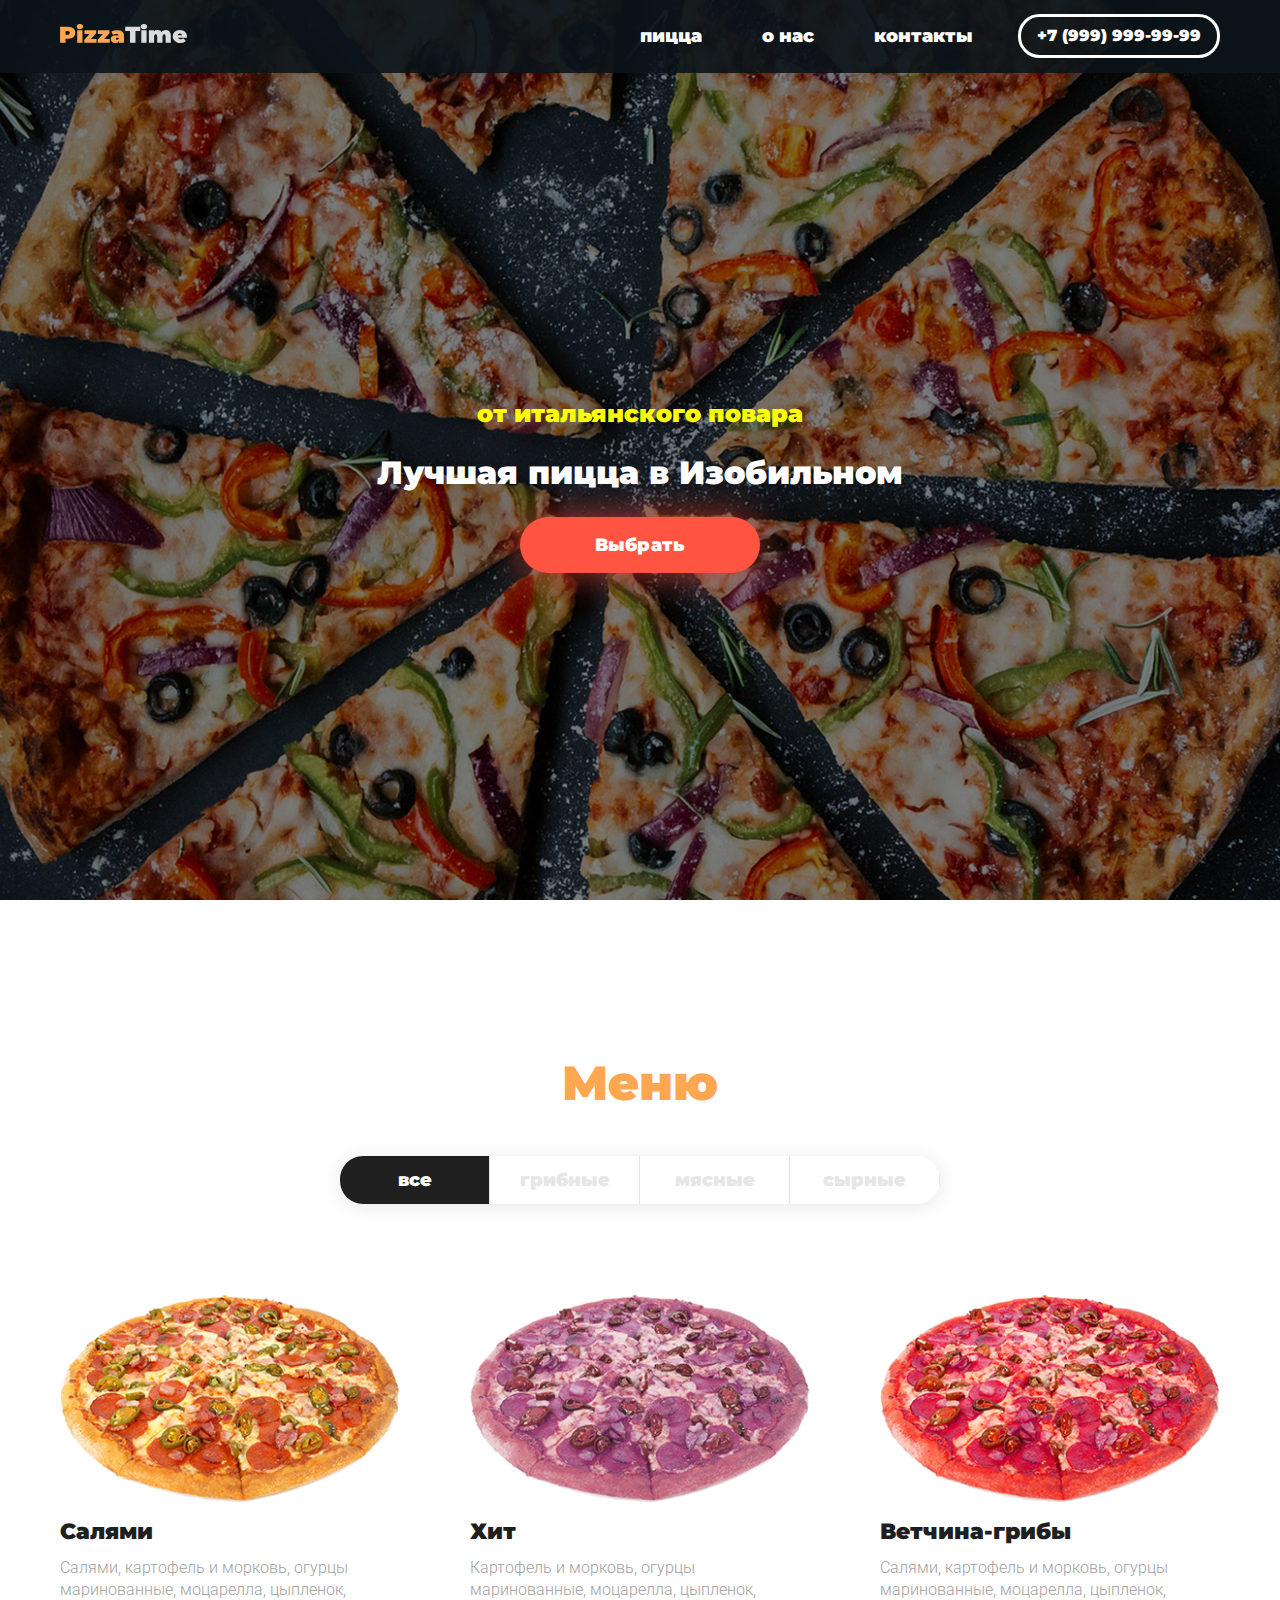
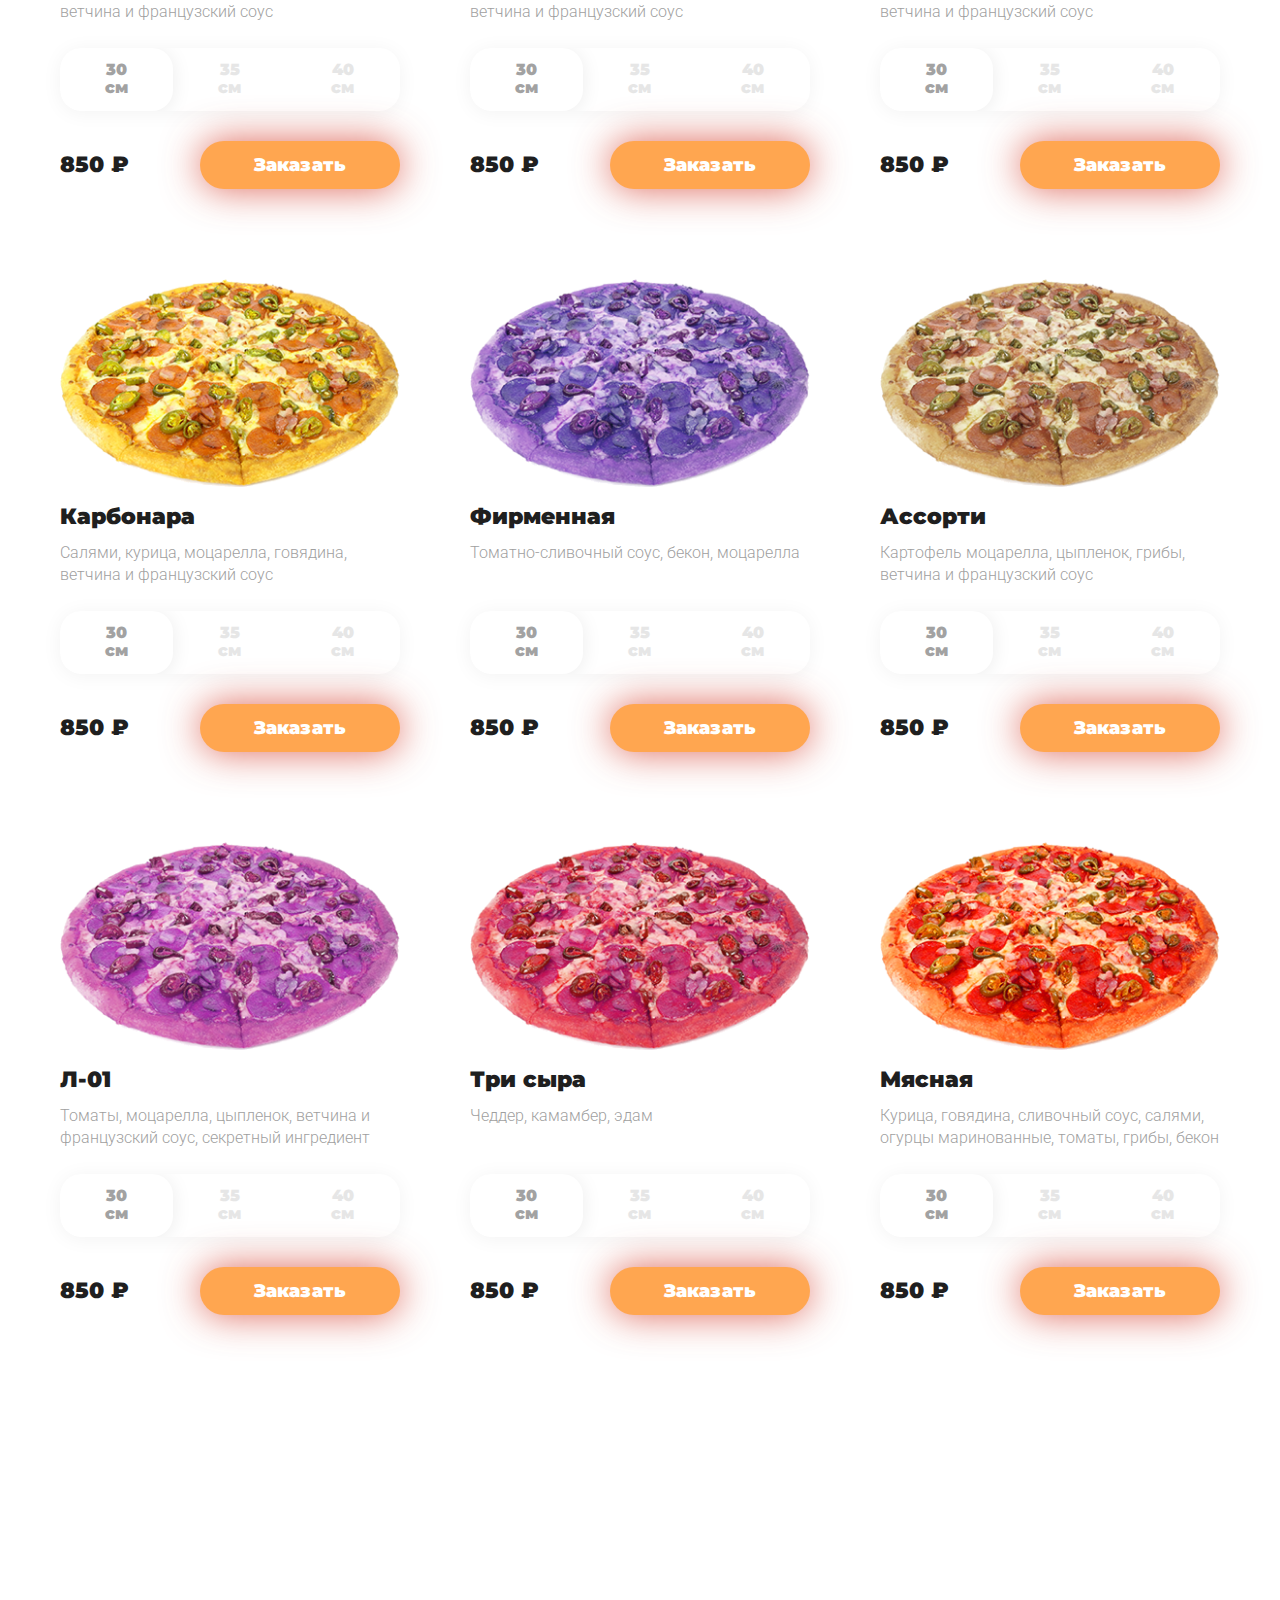
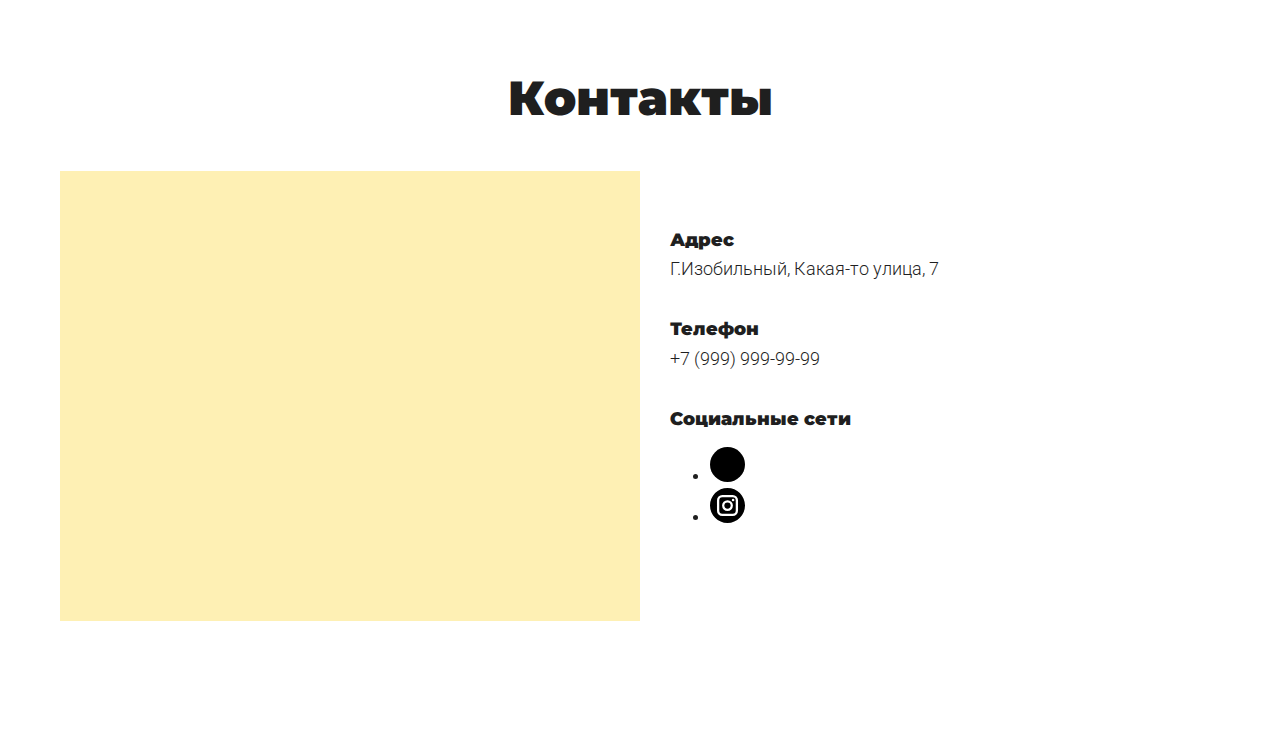
==== home.html @ f70e5eda "first" ====
<!DOCTYPE html>
<html lang="ru">

<head>
	<meta charset="UTF-8">
	<meta http-equiv="X-UA-Compatible" content="IE=edge">
	<meta name="viewport" content="width=device-width, initial-scale=1.0">
	<link rel="preconnect" href="https://fonts.googleapis.com">
	<link rel="preconnect" href="https://fonts.gstatic.com" crossorigin>
	<link href="https://fonts.googleapis.com/css2?family=Montserrat:wght@900&family=Roboto:wght@300&display=swap"
		rel="stylesheet">
	<link rel="stylesheet" href="css/main.css">
	<link rel="stylesheet" href="css/normilize.css">
	<link rel="stylesheet" href="css/components.css">

	<title>Pizza-Haus</title>
</head>

<body>


	<header class="header-page">
		<div class="container header-page__container">
			<div class="header-page__start">
				<div class="logo">
					<img class="logo__img" src="img/common/logo.svg" alt="" width="127" height="21">
				</div>
			</div>
			<div class="header-page__end">
				<nav class="header-page__nav">
					<ul class="header-page__ul">
						<li class="header-page__li">
							<a class="header-page__link" href="#"><span class="header-page__text">пицца</span></a>
						</li>
						<li class="header-page__li">
							<a class="header-page__link" href="#"><span class="header-page__text">о нас</span></a>
						</li>
						<li class="header-page__li">
							<a class="header-page__link" href="#"><span class="header-page__text">контакты</span></a>
						</li>
					</ul>
				</nav>
				<div class="header-page__phone">
					<a class="phone__item header-page__phone" href="tel:+79999999999">+7 (999) 999-99-99</a>
				</div>
				<div class="header-page__hamburger">
					<button class="btn-menu" type="button">
						<span class="btn-menu__box">
							<span class="btn-menu__inner"></span>
						</span>
					</button>
				</div>
			</div>
		</div>
	</header>





	<div class="section-top">
		<div class="container section-top__container">
			<p class="section-top__info">от итальянского повара </p>
			<h1 class="section-top__title">Лучшая пицца в Изобильном</h1>
			<div class="section-top__btn">
				<button class="btn">Выбрать</button>
			</div>


		</div>
	</div>


	</div>
	</div>

	<section class="section section-catalog">
		<div class="container">
			<header class="section__header">
				<h2 class="section__title section__title--accent">Меню</h2>
				<nav class=" catalog__nav">
					<ul class="catalog-nav__wrapper">
						<li class="catalog-nav-item">
							<button class="catalog-nav__btn is-active" type="button">все</button>
						</li>
						<li class="catalog-nav-item">
							<button class="catalog-nav__btn" type="button">грибные</button>
						</li>
						<li class="catalog-nav-item">
							<button class="catalog-nav__btn" type="button">мясные</button>
						</li>
						<li class="catalog-nav-item">
							<button class="catalog-nav__btn" type="button">сырные</button>
						</li>
					</ul>
				</nav>
			</header>


			<div class="catalog">
				<div class="catalog__item">
					<div class="product catalog__product">
						<img src="/img/section-catalog/1.png" alt="" class="product__img">
						<div class="product__content">
							<h3 class="product__title">Салями</h3>
							<p class="product__description">Салями, картофель и морковь, огурцы
								маринованные, моцарелла, цыпленок,
								ветчина и французский соус </p>
						</div>
						<footer class="product__footer">
							<div class="product__sizes">
								<button class="product__size is-active" type="button">30 см</button>
								<button class="product__size" type="button">35 см</button>
								<button class="product__size" type="button">40 см</button>
							</div>
							<div class="product__bottom">
								<div class="product__price">
									<span class="product__price-value">
										850
									</span>
									<span class="product__currency">&#8381;</span>
								</div>
								<button class="btn product__btn" type="button">Заказать</button>
							</div>
						</footer>
					</div>
				</div>

				<div class="catalog__item">
					<div class="product catalog__product">
						<img src="/img/section-catalog/2.png" alt="" class="product__img">
						<div class="product__content">
							<h3 class="product__title">Хит</h3>
							<p class="product__description">Картофель и морковь, огурцы
								маринованные, моцарелла, цыпленок,
								ветчина и французский соус </p>
						</div>
						<footer class="product__footer">
							<div class="product__sizes">
								<button class="product__size is-active" type="button">30 см</button>
								<button class="product__size" type="button">35 см</button>
								<button class="product__size" type="button">40 см</button>
							</div>
							<div class="product__bottom">
								<div class="product__price">
									<span class="product__price-value">
										850
									</span>
									<span class="product__currency">&#8381;</span>
								</div>
								<button class="btn product__btn" type="button">Заказать</button>
							</div>
						</footer>
					</div>
				</div>

				<div class="catalog__item">
					<div class="product catalog__product">
						<img src="/img/section-catalog/3.png" alt="" class="product__img">
						<div class="product__content">
							<h3 class="product__title">Ветчина-грибы</h3>
							<p class="product__description">Салями, картофель и морковь, огурцы
								маринованные, моцарелла, цыпленок,
								ветчина и французский соус </p>
						</div>
						<footer class="product__footer">

							<div class="product__sizes">
								<button class="product__size is-active" type="button">30 см</button>
								<button class="product__size" type="button">35 см</button>
								<button class="product__size" type="button">40 см</button>
							</div>
							<div class="product__bottom">
								<div class="product__price">
									<span class="product__price-value">
										850
									</span>
									<span class="product__currency">&#8381;</span>
								</div>
								<button class="btn product__btn" type="button">Заказать</button>
							</div>
						</footer>
					</div>
				</div>

				<div class="catalog__item">
					<div class="product catalog__product">
						<img src="/img/section-catalog/4.png" alt="" class="product__img">
						<div class="product__content">
							<h3 class="product__title">Карбонара</h3>
							<p class="product__description">Салями, курица, моцарелла, говядина,
								ветчина и французский соус </p>
						</div>
						<footer class="product__footer">
							<div class="product__sizes">
								<button class="product__size is-active" type="button">30 см</button>
								<button class="product__size" type="button">35 см</button>
								<button class="product__size" type="button">40 см</button>
							</div>
							<div class="product__bottom">
								<div class="product__price">
									<span class="product__price-value">
										850
									</span>
									<span class="product__currency">&#8381;</span>
								</div>
								<button class="btn product__btn" type="button">Заказать</button>
							</div>
						</footer>
					</div>
				</div>

				<div class="catalog__item">
					<div class="product catalog__product">
						<img src="/img/section-catalog/5.png" alt="" class="product__img">
						<div class="product__content">
							<h3 class="product__title">Фирменная</h3>
							<p class="product__description">Томатно-сливочный соус, бекон, моцарелла
							</p>
						</div>
						<foo< ter class="product__footer">
							<div class="product__sizes">
								<button class="product__size is-active" type="button">30 см</button>
								<button class="product__size" type="button">35 см</button>
								<button class="product__size" type="button">40 см</button>
							</div>
							<div class="product__bottom">
								<div class="product__price">
									<span class="product__price-value">
										850
									</span>
									<span class="product__currency">&#8381;</span>
								</div>
								<button class="btn product__btn" type="button">Заказать</button>
							</div>
							</footer>
					</div>
				</div>

				<div class="catalog__item">
					<div class="product catalog__product">
						<img src="/img/section-catalog/6.png" alt="" class="product__img">
						<div class="product__content">
							<h3 class="product__title">Ассорти</h3>
							<p class="product__description">Картофель моцарелла, цыпленок, грибы,
								ветчина и французский соус </p>
						</div>
						<footer class="product__footer">
							<div class="product__sizes">
								<button class="product__size is-active" type="button">30
									см</button>
								<button class="product__size" type="button">35 см</button>
								<button class="product__size" type="button">40 см</button>
							</div>
							<div class="product__bottom">
								<div class="product__price">
									<span class="product__price-value">
										850
									</span>
									<span class="product__currency">&#8381;</span>
								</div>
								<button class="btn product__btn" type="button">Заказать</button>
							</div>
						</footer>
					</div>
				</div>

				<div class="catalog__item">
					<div class="product catalog__product">
						<img src="/img/section-catalog/7.png" alt="" class="product__img">
						<div class="product__content">
							<h3 class="product__title">Л-01</h3>
							<p class="product__description">Томаты, моцарелла, цыпленок,
								ветчина и французский соус, секретный ингредиент </p>
						</div>
						<footer class="product__footer">
							<div class="product__sizes">
								<button class="product__size is-active" type="button">30
									см</button>
								<button class="product__size" type="button">35 см</button>
								<button class="product__size" type="button">40 см</button>
							</div>
							<div class="product__bottom">
								<div class="product__price">
									<span class="product__price-value">
										850
									</span>
									<span class="product__currency">&#8381;</span>
								</div>
								<button class="btn product__btn" type="button">Заказать</button>
							</div>
						</footer>
					</div>
				</div>

				<div class="catalog__item">
					<div class="product catalog__product">
						<img src="/img/section-catalog/8.png" alt="" class="product__img">
						<div class="product__content">
							<h3 class="product__title">Три сыра</h3>
							<p class="product__description">Чеддер, камамбер, эдам </p>
						</div>
						<footer class="product__footer">
							<div class="product__sizes">
								<button class="product__size is-active" type="button">30 см</button>
								<button class="product__size" type="button">35 см</button>
								<button class="product__size" type="button">40 см</button>
							</div>
							<div class="product__bottom">
								<div class="product__price">
									<span class="product__price-value">
										850
									</span>
									<span class="product__currency">&#8381;</span>
								</div>
								<button class="btn product__btn" type="button">Заказать</button>
							</div>
						</footer>
					</div>
				</div>

				<div class="catalog__item">
					<div class="product catalog__product">
						<img src="/img/section-catalog/9.png" alt="" class="product__img">
						<div class="product__content">
							<h3 class="product__title">Мясная</h3>
							<p class="product__description">Курица, говядина, сливочный соус,
								салями,
								огурцы маринованные, томаты, грибы,
								бекон </p>
						</div>
						<footer class="product__footer">
							<div class="product__sizes">
								<button class="product__size is-active" type="button">30 см</button>
								<button class="product__size" type="button">35 см</button>
								<button class="product__size" type="button">40 см</button>
							</div>
							<div class="product__bottom">
								<div class="product__price">
									<span class="product__price-value">
										850
									</span>
									<span class="product__currency">&#8381;</span>
								</div>
								<button class="btn product__btn" type="button">Заказать</button>
							</div>
						</footer>
					</div>
				</div>


			</div>
		</div>
	</section>


	<section class="section section-contacts">
		<div class="container section-contacts__container">
			<header class="section-header">
				<h2 class="section__title section-contacts__title">Контакты</h2>
			</header>
			<div class="contacts">
				<div class="contacts__start">
					<div class="contacts__map"></div>
				</div>
				<div class="contacts__end">
					<div class="contacts__item">
						<h3 class="contacts__title">Адрес</h3>
						<p class="contacts__text">Г.Изобильный, Какая-то улица, 7</p>
					</div>
					<div class="contacts__item">
						<h3 class="contacts__title">Телефон</h3>
						<p class="contacts__text"><a href="tel:+79999999999" class="contacts__phone">+7 (999)
								999-99-99</a>
						</p>
					</div>
					<div class="contacts__item">
						<h3 class="contacts__title">Социальные сети</h3>
						<ul class="socials">
							<li class="socials__item">
								<a href="#" class="socials__link" target="_blank">
									<svg class="socials__icon socials__icon--vk" xmlns="http://www.w3.org/2000/svg" viewBox="0 0 112.2 112.2" width="35" height="35">
										<g><circle cx="56.1" cy="56.1" r="56.1" />
											<path class="socials__logo" d="M54,80.7h4.4a3.33,3.33,0,0,0,2-.9,3.37,3.37,0,0,0,.6-1.9s-.1-5.9,2.7-6.8,6.2,5.7,9.9,8.2c2.8,1.9,4.9,1.5,4.9,1.5l9.8-.1s5.1-.3,2.7-4.4c-.2-.3-1.4-3-7.3-8.5-6.2-5.7-5.3-4.8,2.1-14.7,4.5-6,6.3-9.7,5.8-11.3s-3.9-1.1-3.9-1.1l-11.1.1a2.32,2.32,0,0,0-1.4.3,3.58,3.58,0,0,0-1,1.2A60,60,0,0,1,70,50.9c-4.9,8.4-6.9,8.8-7.7,8.3-1.9-1.2-1.4-4.9-1.4-7.5,0-8.1,1.2-11.5-2.4-12.4a17.68,17.68,0,0,0-5.2-.5c-4,0-7.3,0-9.2.9-1.3.6-2.2,2-1.6,2.1a5.05,5.05,0,0,1,3.3,1.6c1.1,1.5,1.1,5,1.1,5s.7,9.6-1.5,10.7c-1.5.8-3.5-.8-7.9-8.4a67.05,67.05,0,0,1-4-8.2,2.82,2.82,0,0,0-.9-1.2,5.13,5.13,0,0,0-1.7-.7l-10.5.1s-1.6,0-2.2.7,0,1.9,0,1.9,8.2,19.3,17.6,29c8.5,9,18.2,8.4,18.2,8.4Z"
											/></g></svg>
								</a>
							</li>

							<li class="socials__item">
								<a href="#" class="socials__link" target="_blank">
									<svg class="socials__icon socials__icon--inst" xmlns="http://www.w3.org/2000/svg" viewBox="0 0 512 512" width="35" height="35"><g><path 
										class="socials__logo" d="M332.3,136.2H179.7a44.21,44.21,0,0,0-44.2,44.2V333a44.21,44.21,0,0,0,44.2,44.2H332.3A44.21,44.21,0,0,0,376.5,333V180.4A44.21,44.21,0,0,0,332.3,136.2ZM256,336a79.3,79.3,0,1,1,79.3-79.3A79.42,79.42,0,0,1,256,336Zm81.9-142.2A18.8,18.8,0,1,1,356.7,175,18.78,18.78,0,0,1,337.9,193.8Z"/>
										<path class="socials__logo" d="M256,210.9a45.8,45.8,0,1,0,45.8,45.8A45.86,45.86,0,0,0,256,210.9Z"/>
										<path class="socials__logo" d="M256,0C114.6,0,0,114.6,0,256S114.6,512,256,512,512,397.4,512,256,397.4,0,256,0ZM410,333a77.78,77.78,0,0,1-77.7,77.7H179.7A77.78,77.78,0,0,1,102,333V180.4a77.84,77.84,0,0,1,77.7-77.7H332.3A77.84,77.84,0,0,1,410,180.4Z"/></g></svg>
								</a>
							</li>
						</ul>
					</div>
				</div>
			</div>
		</div>
	</section>
</body>

</html>
---- css/main.css ----
/*
font-family: 'Montserrat', sans-serif;
font-family: 'Roboto', sans-serif;

lg:1200px;
md:992px;
sm:767px;
xs:576px;

*/
* {
	box-sizing: border-box;
}

body {
	font-family: "Roboto", sans-serif;
	font-weight: 300;
	font-size: 16px;
	line-height: 1.375;
	color: #1f1f1f;
}
img {
	max-width: 100%;
	height: auto;
}
.section-top {
	height: 100vh;
	background: #0e1419 url(../img/section-top/bg.jpg) no-repeat center;
	background-size: cover;
	color: #fff;
	display: flex;
	justify-content: center;
	align-items: center;
	text-align: center;
	position: relative;
	padding: 170px 0 100px;
	min-height: 600px;
}
.section-top::before {
	content: "";
	position: absolute;
	top: 0;
	left: 0;
	background: rgb(0, 0, 0, 0.5);
	width: 100%;
	height: 100%;
}
.section-top__container {
	position: relative;
	width: 520px;
}
.section-top__info {
	font-size: 24px;
	font-family: "Montserrat", sans-serif;
	font-weight: 900;
	color: #fcff00;
	margin: 0;
}
.section-top__title {
	font-family: "Montserrat", sans-serif;
	font-style: 55px;
	font-weight: 900;
	margin: 0, 0, 35px;
}
@media (max-width: 992px) {
	.section-top {
		padding-top: 150px;
	}
}

@media (max-width: 576px) {
	.section-top__info {
		font-style: 18px;
	}
	.section-top__title {
		font-size: 40px;
	}
}

@media (max-width: 366px) {
	.section-top__title {
		font-size: 34px;
	}
}

.header-page {
	position: absolute;
	top: 0;
	left: 0;
	width: 100%;
	z-index: 5;
	background: rgba(11, 20, 25, 0.9);
	padding: 9px 0;
	overflow: hidden;
}
.header-page__container {
	display: flex;
	justify-content: space-between;
	align-items: center;
}

.header-page__nav {
	margin-right: 15px;
}
.header-page__end {
	display: flex;
	align-items: center;
}
.header-page__ul {
	list-style: none;
	margin: 0;
	padding: 0;
	display: flex;
}
.header-page__link {
	color: #fff;
	text-decoration: none;
	display: block;
	padding: 15px 30px;
	font-family: "Montserrat", sans-serif;
	font-weight: 900;
	font-size: 18px;
	position: relative;
	transition: color 0.2s;
}
.header-page__link:hover {
	color: #1f1f1f;
}
.header-page__link::before {
	content: "";
	position: absolute;
	top: 50%;
	left: 0;
	background: #fff;
	width: 100%;
	height: calc(100% + 40px);
	transform: translateY(-50%);
	opacity: 0;
	transition: all 0.2s;
}

.header-page__link:hover::before {
	opacity: 1;
}
.header-page__link:active {
	opacity: 0.8;
}

.header-page__text {
	position: relative;
	transition: color 0.2s;
}

.header-page__hamburger {
	display: none;
	margin-right: -15px;
}

@media (max-width: 1200px) {
	.header-page__link {
		font-size: 16px;
		padding: 12px 30px;
	}
	.header-page__phone {
		font-size: 14px;
		padding: 7px 16px;
	}
}
@media (max-width: 992px) {
	.header-page__nav {
		display: none;
	}
	.header-page__hamburger {
		display: block;
	}
	.header-page {
		padding: 5px 0;
	}
}

@media (max-width: 480px) {
	.header-page__phone {
		display: none;
	}
}
---- css/normilize.css ----
/*! normalize.css v8.0.1 | MIT License | github.com/necolas/normalize.css */

/* Document
   ========================================================================== */

/**
 * 1. Correct the line height in all browsers.
 * 2. Prevent adjustments of font size after orientation changes in iOS.
 */

html {
	line-height: 1.15; /* 1 */
	-webkit-text-size-adjust: 100%; /* 2 */
}

/* Sections
	 ========================================================================== */

/**
   * Remove the margin in all browsers.
   */

body {
	margin: 0;
}

/**
   * Render the `main` element consistently in IE.
   */

main {
	display: block;
}

/**
   * Correct the font size and margin on `h1` elements within `section` and
   * `article` contexts in Chrome, Firefox, and Safari.
   */

h1 {
	font-size: 2em;
	margin: 0.67em 0;
}

/* Grouping content
	 ========================================================================== */

/**
   * 1. Add the correct box sizing in Firefox.
   * 2. Show the overflow in Edge and IE.
   */

hr {
	box-sizing: content-box; /* 1 */
	height: 0; /* 1 */
	overflow: visible; /* 2 */
}

/**
   * 1. Correct the inheritance and scaling of font size in all browsers.
   * 2. Correct the odd `em` font sizing in all browsers.
   */

pre {
	font-family: monospace, monospace; /* 1 */
	font-size: 1em; /* 2 */
}

/* Text-level semantics
	 ========================================================================== */

/**
   * Remove the gray background on active links in IE 10.
   */

a {
	background-color: transparent;
}

/**
   * 1. Remove the bottom border in Chrome 57-
   * 2. Add the correct text decoration in Chrome, Edge, IE, Opera, and Safari.
   */

abbr[title] {
	border-bottom: none; /* 1 */
	text-decoration: underline; /* 2 */
	text-decoration: underline dotted; /* 2 */
}

/**
   * Add the correct font weight in Chrome, Edge, and Safari.
   */

b,
strong {
	font-weight: bolder;
}

/**
   * 1. Correct the inheritance and scaling of font size in all browsers.
   * 2. Correct the odd `em` font sizing in all browsers.
   */

code,
kbd,
samp {
	font-family: monospace, monospace; /* 1 */
	font-size: 1em; /* 2 */
}

/**
   * Add the correct font size in all browsers.
   */

small {
	font-size: 80%;
}

/**
   * Prevent `sub` and `sup` elements from affecting the line height in
   * all browsers.
   */

sub,
sup {
	font-size: 75%;
	line-height: 0;
	position: relative;
	vertical-align: baseline;
}

sub {
	bottom: -0.25em;
}

sup {
	top: -0.5em;
}

/* Embedded content
	 ========================================================================== */

/**
   * Remove the border on images inside links in IE 10.
   */

img {
	border-style: none;
}

/* Forms
	 ========================================================================== */

/**
   * 1. Change the font styles in all browsers.
   * 2. Remove the margin in Firefox and Safari.
   */

button,
input,
optgroup,
select,
textarea {
	font-family: inherit; /* 1 */
	font-size: 100%; /* 1 */
	line-height: 1.15; /* 1 */
	margin: 0; /* 2 */
}

/**
   * Show the overflow in IE.
   * 1. Show the overflow in Edge.
   */

button,
input {
	/* 1 */
	overflow: visible;
}

/**
   * Remove the inheritance of text transform in Edge, Firefox, and IE.
   * 1. Remove the inheritance of text transform in Firefox.
   */

button,
select {
	/* 1 */
	text-transform: none;
}

/**
   * Correct the inability to style clickable types in iOS and Safari.
   */

button,
[type="button"],
[type="reset"],
[type="submit"] {
	-webkit-appearance: button;
}

/**
   * Remove the inner border and padding in Firefox.
   */

button::-moz-focus-inner,
[type="button"]::-moz-focus-inner,
[type="reset"]::-moz-focus-inner,
[type="submit"]::-moz-focus-inner {
	border-style: none;
	padding: 0;
}

/**
   * Restore the focus styles unset by the previous rule.
   */

button:-moz-focusring,
[type="button"]:-moz-focusring,
[type="reset"]:-moz-focusring,
[type="submit"]:-moz-focusring {
	outline: 1px dotted ButtonText;
}

/**
   * Correct the padding in Firefox.
   */

fieldset {
	padding: 0.35em 0.75em 0.625em;
}

/**
   * 1. Correct the text wrapping in Edge and IE.
   * 2. Correct the color inheritance from `fieldset` elements in IE.
   * 3. Remove the padding so developers are not caught out when they zero out
   *    `fieldset` elements in all browsers.
   */

legend {
	box-sizing: border-box; /* 1 */
	color: inherit; /* 2 */
	display: table; /* 1 */
	max-width: 100%; /* 1 */
	padding: 0; /* 3 */
	white-space: normal; /* 1 */
}

/**
   * Add the correct vertical alignment in Chrome, Firefox, and Opera.
   */

progress {
	vertical-align: baseline;
}

/**
   * Remove the default vertical scrollbar in IE 10+.
   */

textarea {
	overflow: auto;
}

/**
   * 1. Add the correct box sizing in IE 10.
   * 2. Remove the padding in IE 10.
   */

[type="checkbox"],
[type="radio"] {
	box-sizing: border-box; /* 1 */
	padding: 0; /* 2 */
}

/**
   * Correct the cursor style of increment and decrement buttons in Chrome.
   */

[type="number"]::-webkit-inner-spin-button,
[type="number"]::-webkit-outer-spin-button {
	height: auto;
}

/**
   * 1. Correct the odd appearance in Chrome and Safari.
   * 2. Correct the outline style in Safari.
   */

[type="search"] {
	-webkit-appearance: textfield; /* 1 */
	outline-offset: -2px; /* 2 */
}

/**
   * Remove the inner padding in Chrome and Safari on macOS.
   */

[type="search"]::-webkit-search-decoration {
	-webkit-appearance: none;
}

/**
   * 1. Correct the inability to style clickable types in iOS and Safari.
   * 2. Change font properties to `inherit` in Safari.
   */

::-webkit-file-upload-button {
	-webkit-appearance: button; /* 1 */
	font: inherit; /* 2 */
}

/* Interactive
	 ========================================================================== */

/*
   * Add the correct display in Edge, IE 10+, and Firefox.
   */

details {
	display: block;
}

/*
   * Add the correct display in all browsers.
   */

summary {
	display: list-item;
}

/* Misc
	 ========================================================================== */

/**
   * Add the correct display in IE 10+.
   */

template {
	display: none;
}

/**
   * Add the correct display in IE 10.
   */

[hidden] {
	display: none;
}
---- css/components.css ----
.btn {
	background: #ff5441;
	color: #fff;
	display: inline-block;
	padding: 18px 20px;
	width: 240px;
	max-width: 100%;
	border-radius: 28px;
	font-family: "Montserrat", sans-serif;
	font-weight: 900;
	font-size: 18px;
	border: 0;
	cursor: pointer;
	text-align: center;
	letter-spacing: 0.01em;
	box-shadow: 0px 0px 38px 0px rgba(213, 66, 50, 0.8);
	transition-property: color 0.2s, background 0.2s, opacity 0.2s;
}
.btn:hover {
	background: #ec4b38;
}
.btn:active {
	opacity: 0.8;
	transform: scale(0.95);
}

@media (max-width: 586px) {
	.btn {
		padding: 16px 20px;
		width: 220px;
		font-size: 16px;
	}
}

.container {
	padding: 0 20px;
	width: 1200px;
	max-width: 100%;
	margin: 0 auto;
}

.phone__item {
	font-family: "Montserrat", sans-serif;
	font-weight: 900;
	color: #fff;
	text-decoration: none;
	display: inline-block;
	border: 3px solid #fff;
	padding: 8px 16px;
	border-radius: 21.5px;
	transition: color 0.2s, background 0.2s, opacity 0.2s;
}
.phone__item:hover {
	color: #1f1f1f;
	background: #fff;
}
.phone__item:active {
	opacity: 0.8;
}

.btn-menu {
	background: none;
	border-radius: 0;
	cursor: pointer;
	display: inline-block;
	padding: 15px;
	border: 0;
}

.btn-menu__box {
	display: inline-block;
	width: 40px;
	height: 24px;
}

.btn-menu__inner::before,
.btn-menu__inner::after,
.btn-menu__inner {
	background: #fff;
	width: 100%;
	height: 4px;
}
.btn-menu__inner {
	display: block;
	top: 50%;
	position: relative;
}

.btn-menu__inner::before,
.btn-menu__inner::after {
	content: "";

	position: absolute;
	left: 0;
	border-radius: 5px;
}
.btn-menu__inner::before {
	top: -10px;
}
.btn-menu__inner::after {
	bottom: -10px;
}
.section {
	padding: 110px 0;
}
.section__title {
	font-size: 48px;
	font-family: "Montserrat", sans-serif;
	font-weight: 900;
	text-align: center;
	margin: 0, auto, 40px;
}
.section__title--accent {
	color: #ffa650;
}

@media (max-width: 576px) {
	.section {
		padding: 90px 0;
	}
	.section__title {
		font-size: 36px;
	}
}

.section__header {
	margin-bottom: 90px;
}

.catalog__nav {
	display: flex;
	justify-content: center;
}
.catalog-nav__wrapper {
	list-style: none;
	margin: 0;
	padding: 0;
	display: flex;
	box-shadow: 0px 2px 20px 0px rgba(0, 0, 0, 0.1);
	border-radius: 23px;
	overflow: hidden;
}
.catalog-nav__btn {
	border: 0;
	background-color: transparent;
	cursor: pointer;
	display: inline-block;
	text-align: center;
	padding: 14px;
	min-width: 150px;
	font-family: "Montserrat", sans-serif;
	font-size: 18px;
	font-weight: 900;
	color: #e6e6e6;
	border-right: 1px solid #e5e5e5;
	transition: border 0.2s, background 0.2s, color 0.2s;
}
.catalog-nav__btn.is-active {
	background: #1f1f1f;
	color: #fff;
	background-color: #1f1f1f;
}

.catalog-nav__btn:not(.is-active):hover {
	background: #ffa650;
	color: #fff;
	border-right-color: #ffa650;
}

.catalog-nav__btn:last-of-type .catalog-nav__btn {
	border-right: 0;
}
@media (max-width: 767px) {
	.catalog__nav {
		width: 500px;
		max-width: 100%;
		margin: 0 auto;
	}
	.catalog-nav__wrapper {
		flex-wrap: wrap;
		width: 100%;
	}
	.catalog-nav-item {
		width: 50%;
		flex-grow: 1;
	}
	.catalog-nav__btn {
		min-width: 0;
		width: 100%;
		border-top: 1px solid #e5e5e5;
	}
	.catalog-nav__btn:nth-of-type(1) .catalog-nav__btn,
	.catalog-nav__btn:nth-of-type(2) .catalog-nav__btn {
		border-top: 0;
	}

	.catalog-nav__btn:nth-of-type(even) .catalog-nav__btn {
		border-right: 0;
	}
}
.catalog {
	display: flex;
	flex-wrap: wrap;
	margin: 0 -35px;
}
.catalog__item {
	color: #1f1f1f;
	width: calc(100% / 3);
	margin-bottom: 90px;
	padding: 0 35px;
	position: relative;
}
.catalog__item::before {
	background: #f7f7f7;
	position: absolute;
	left: 0;
	top: 0;
	height: 100%;
	width: 3px;
	transform: translateX(-50%);
}
.catalog__item:nth-of-type(3n + 1)::before {
	content: none;
}

@media (max-width: 1250px) {
	.catalog {
		margin: 0 -20px;
	}
	.catalog__item {
		padding-left: 20px;
		padding-right: 20px;
	}
}
@media (max-width: 992px) {
	.catalog__item {
		width: 50%;
	}
	.catalog__item:nth-of-type(even)::before {
		content: "";
	}
	.catalog__item:nth-of-type(odd)::before {
		content: none;
	}
}

@media (max-width: 767px) {
	.catalog__item {
		width: 100%;
		margin-bottom: 50px;
	}
	.catalog__item:nth-of-type(n)::before {
		content: none;
	}
	.catalog__product {
		width: 350px;
		max-width: 100%;
		margin: 0 auto;
		border-bottom: 2px solid #f7f7f7;
		padding-bottom: 50px;
	}
	.catalog__item:last-of-type {
		margin-bottom: 0;
	}
	.catalog__item:last-of-type .catalog__product {
		border-bottom: 0;
		padding-bottom: 0;
	}
}

.product {
	display: flex;
	flex-direction: column;
	height: 100%;
}
.product__img {
	display: block;
	margin: 0 auto 15px;
}
.product__title {
	margin: 0 0 10px;
	font-weight: 900;
	font-family: "Montserrat", sans-serif;
	font-size: 22px;
}
.product__description {
	margin: 0;
	color: #9f9f9f;
}
.product__content {
	margin-bottom: 25px;
	flex-grow: 1;
}
.product__sizes {
	display: flex;
	margin-bottom: 30px;
	border-radius: 21px;
	overflow: hidden;
	box-shadow: 0px 2px 20px 0px rgba(0, 0, 0, 0.05);
	justify-content: space-between;
}

.product__size {
	color: #e6e6e6;
	border: 0;
	background-color: transparent;
	cursor: pointer;
	display: inline-block;
	text-align: center;
	font-family: "Montserrat", sans-serif;
	font-weight: 900;
	padding: 13px 33px;
	border-radius: 21px;
}
.product__size.is-active {
	color: #a2a2a2;
	box-shadow: 0px 2px 20px 0px rgba(0, 0, 0, 0.08);
}
.product__price {
	font-family: "Montserrat", sans-serif;
	font-size: 22px;
	font-weight: 900;
}
.product__bottom {
	display: flex;
	align-items: center;
	justify-content: space-between;
}
.product__btn {
	box-shadow: 0;
	background: #ffa650;
	width: 200px;
	padding: 14px 20px;
}
.product__btn:hover {
	background: #ff7c21;
}

@media (min-width: 993px) and (max-width: 1200px) {
	.product__size {
		padding: 13px 25px;
	}
}

@media (max-width: 370px) {
	.product__size {
		padding: 13px 25px;
	}
}
@media (max-width: 370px) {
	.product__price {
		font-size: 18px;
	}
}
.contacts{
	display: flex;
	align-items: center;
}
.contacts__start{
	width: 50%;
}
.contacts__end{
	width: 50%;
	padding-left: 30px;
}
.contacts__map{
	height: 450px;
	background: #fef0b4;
}
.contacts__item{
	margin-bottom: 35px;
}
.contacts__title{
	margin: 0 0 5px;
	font-family: "Montserrat", sans-serif;
	font-size: 18px;
	font-weight: 900;
}
.contacts__text{
	margin: 0;
	font-size: 18px;
}
.contacts__phone{
	color: inherit;
	text-decoration: none;
	transition: color .2s;
}
.contacts__phone:hover{
color: #ffa650;
}
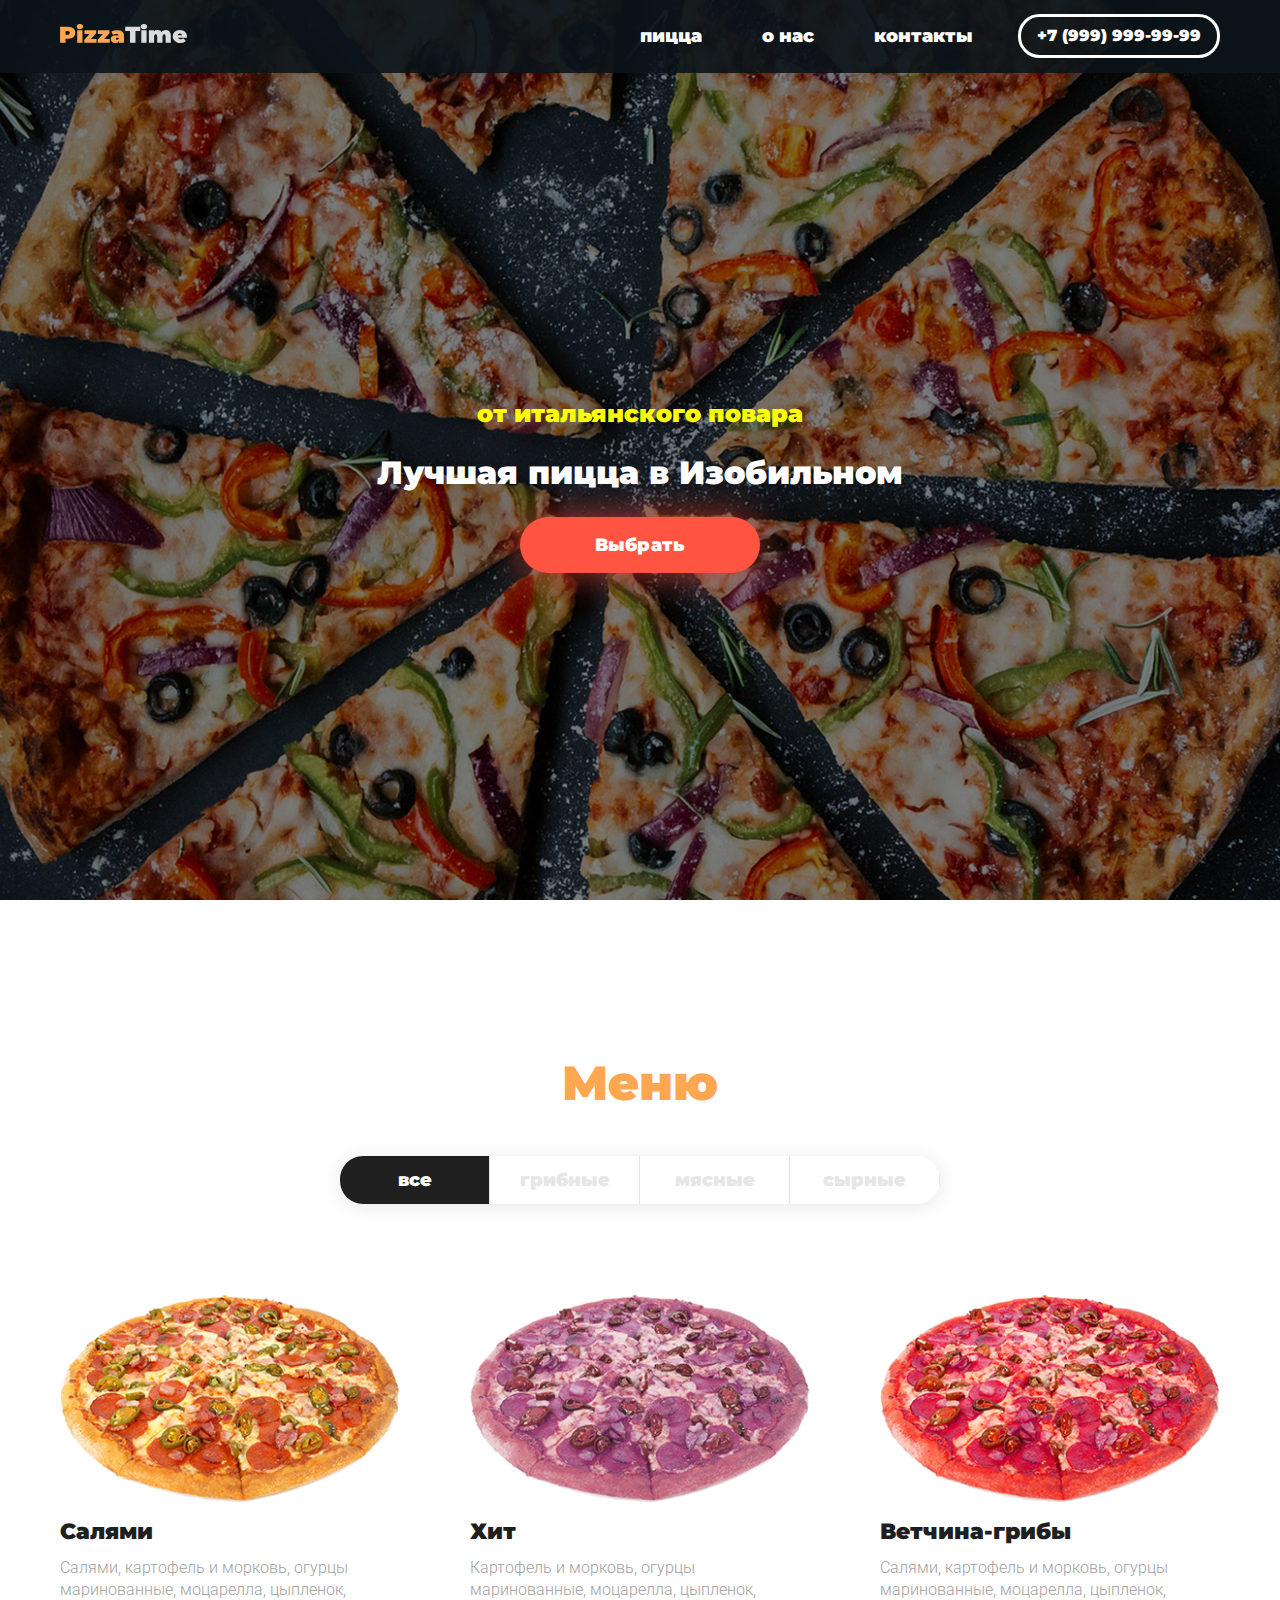
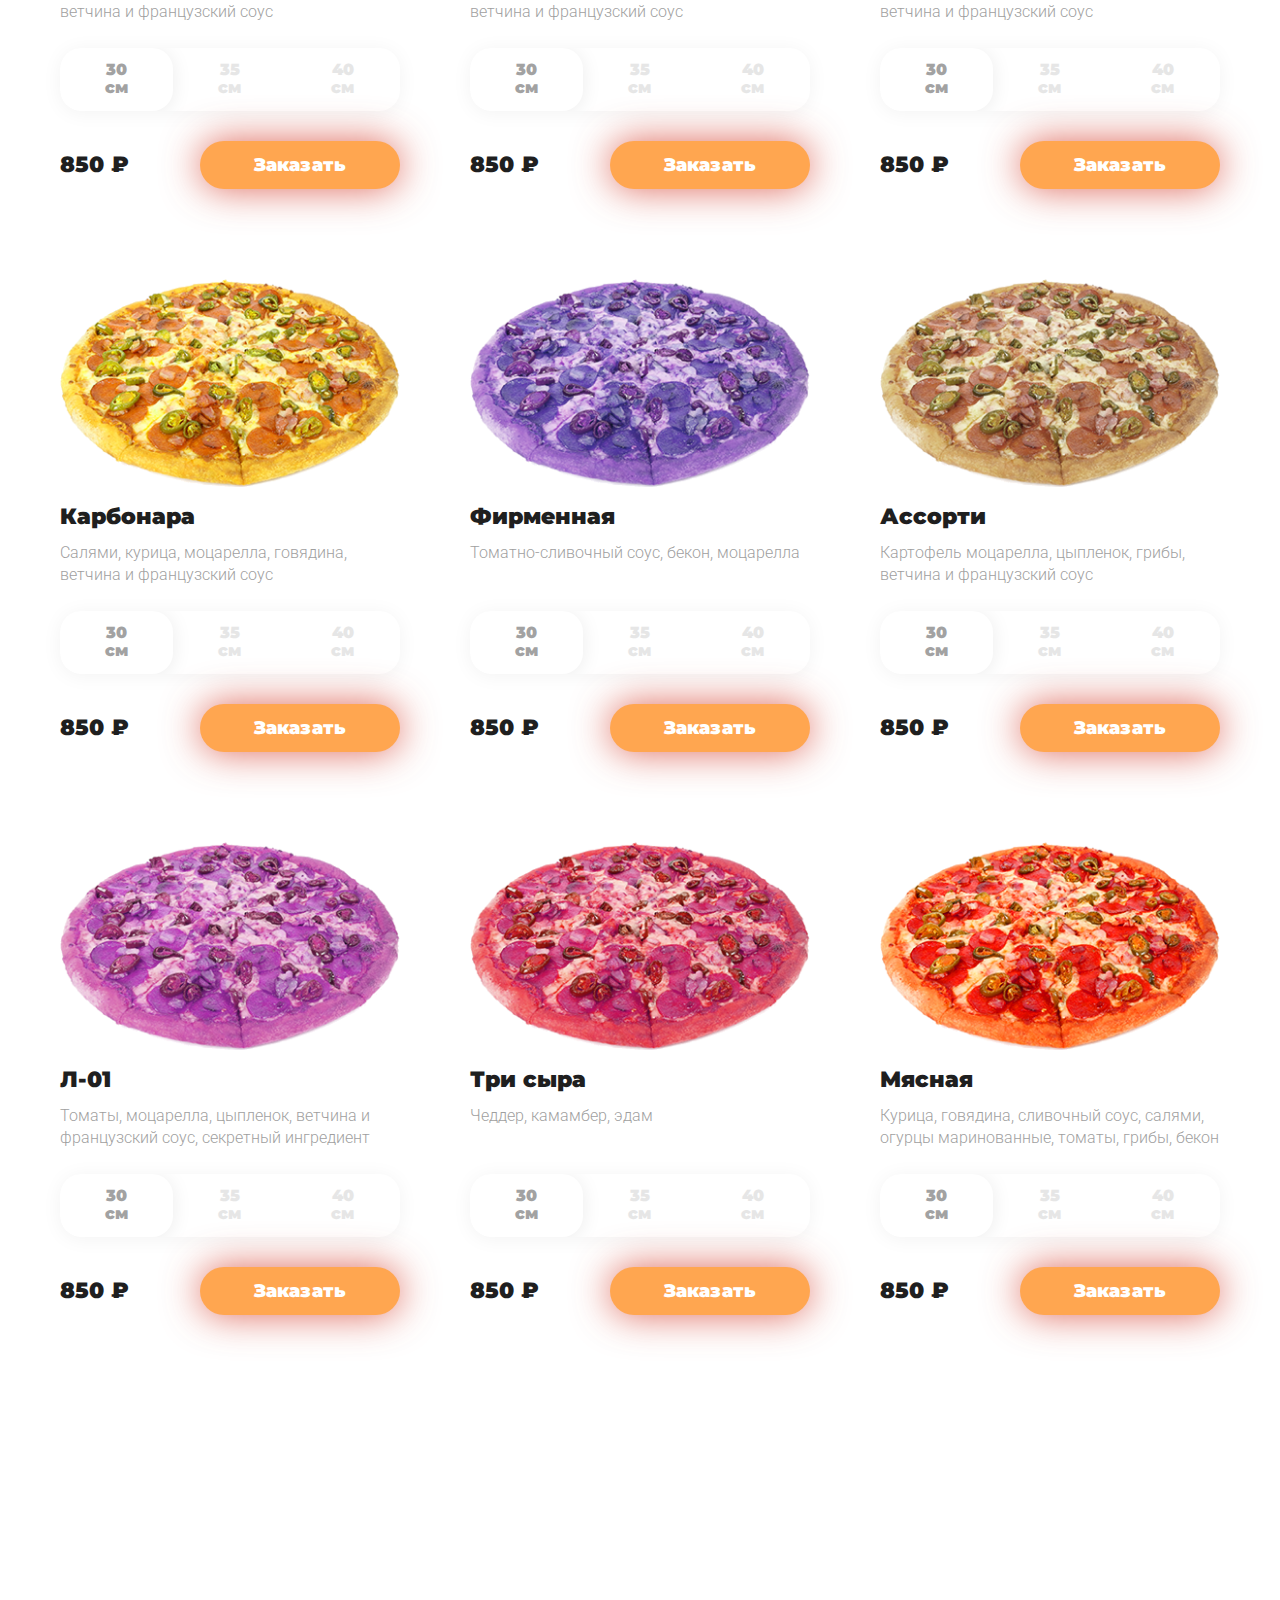
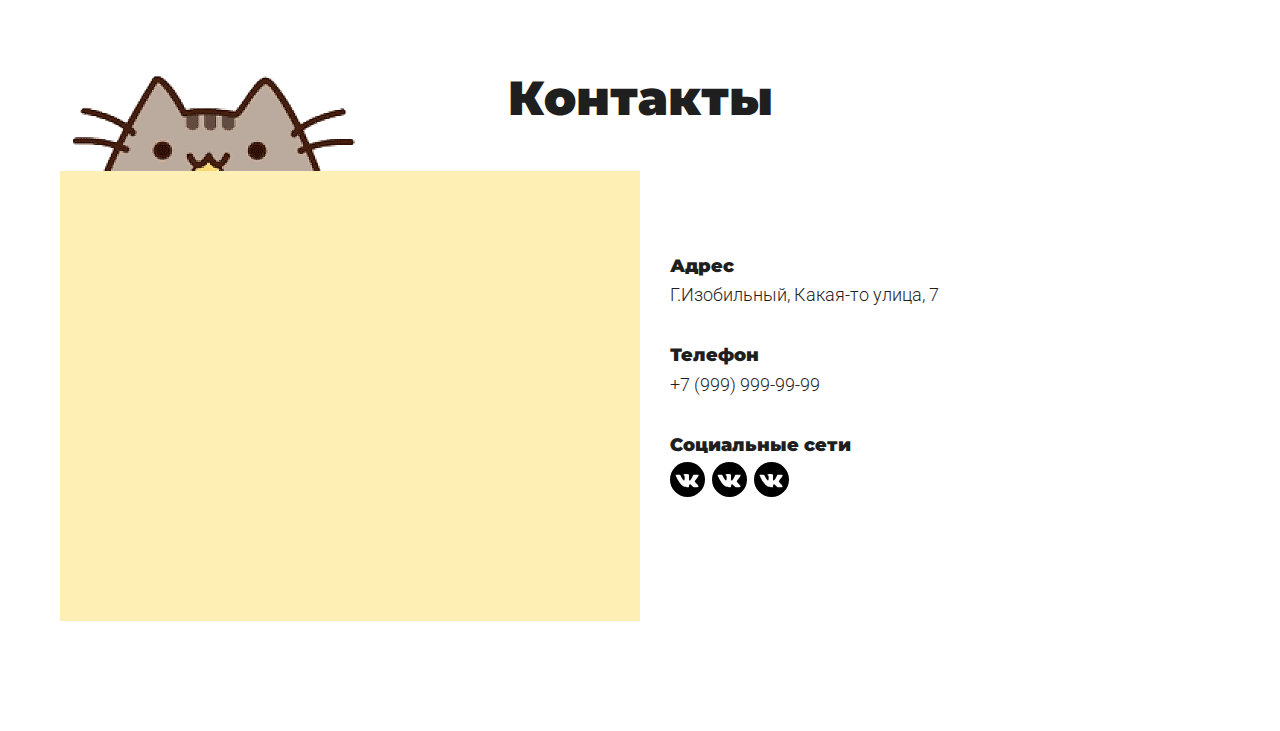
==== commit 1366ba1e: "first" ====
--- a/home.html
+++ b/home.html
@@ -379,19 +379,38 @@
 						<ul class="socials">
 							<li class="socials__item">
 								<a href="#" class="socials__link" target="_blank">
-									<svg class="socials__icon socials__icon--vk" xmlns="http://www.w3.org/2000/svg" viewBox="0 0 112.2 112.2" width="35" height="35">
-										<g><circle cx="56.1" cy="56.1" r="56.1" />
-											<path class="socials__logo" d="M54,80.7h4.4a3.33,3.33,0,0,0,2-.9,3.37,3.37,0,0,0,.6-1.9s-.1-5.9,2.7-6.8,6.2,5.7,9.9,8.2c2.8,1.9,4.9,1.5,4.9,1.5l9.8-.1s5.1-.3,2.7-4.4c-.2-.3-1.4-3-7.3-8.5-6.2-5.7-5.3-4.8,2.1-14.7,4.5-6,6.3-9.7,5.8-11.3s-3.9-1.1-3.9-1.1l-11.1.1a2.32,2.32,0,0,0-1.4.3,3.58,3.58,0,0,0-1,1.2A60,60,0,0,1,70,50.9c-4.9,8.4-6.9,8.8-7.7,8.3-1.9-1.2-1.4-4.9-1.4-7.5,0-8.1,1.2-11.5-2.4-12.4a17.68,17.68,0,0,0-5.2-.5c-4,0-7.3,0-9.2.9-1.3.6-2.2,2-1.6,2.1a5.05,5.05,0,0,1,3.3,1.6c1.1,1.5,1.1,5,1.1,5s.7,9.6-1.5,10.7c-1.5.8-3.5-.8-7.9-8.4a67.05,67.05,0,0,1-4-8.2,2.82,2.82,0,0,0-.9-1.2,5.13,5.13,0,0,0-1.7-.7l-10.5.1s-1.6,0-2.2.7,0,1.9,0,1.9,8.2,19.3,17.6,29c8.5,9,18.2,8.4,18.2,8.4Z"
-											/></g></svg>
+									<svg class="socials__icon socials__icon--vk" xmlns="http://www.w3.org/2000/svg"
+										viewBox="0 0 112.2 112.2" width="35" height="35">
+										<g>
+											<circle cx="56.1" cy="56.1" r="56.1" />
+											<path class="socials__logo"
+												d="M54,80.7h4.4a3.33,3.33,0,0,0,2-.9,3.37,3.37,0,0,0,.6-1.9s-.1-5.9,2.7-6.8,6.2,5.7,9.9,8.2c2.8,1.9,4.9,1.5,4.9,1.5l9.8-.1s5.1-.3,2.7-4.4c-.2-.3-1.4-3-7.3-8.5-6.2-5.7-5.3-4.8,2.1-14.7,4.5-6,6.3-9.7,5.8-11.3s-3.9-1.1-3.9-1.1l-11.1.1a2.32,2.32,0,0,0-1.4.3,3.58,3.58,0,0,0-1,1.2A60,60,0,0,1,70,50.9c-4.9,8.4-6.9,8.8-7.7,8.3-1.9-1.2-1.4-4.9-1.4-7.5,0-8.1,1.2-11.5-2.4-12.4a17.68,17.68,0,0,0-5.2-.5c-4,0-7.3,0-9.2.9-1.3.6-2.2,2-1.6,2.1a5.05,5.05,0,0,1,3.3,1.6c1.1,1.5,1.1,5,1.1,5s.7,9.6-1.5,10.7c-1.5.8-3.5-.8-7.9-8.4a67.05,67.05,0,0,1-4-8.2,2.82,2.82,0,0,0-.9-1.2,5.13,5.13,0,0,0-1.7-.7l-10.5.1s-1.6,0-2.2.7,0,1.9,0,1.9,8.2,19.3,17.6,29c8.5,9,18.2,8.4,18.2,8.4Z" />
+										</g>
+									</svg>
 								</a>
 							</li>
-
 							<li class="socials__item">
 								<a href="#" class="socials__link" target="_blank">
-									<svg class="socials__icon socials__icon--inst" xmlns="http://www.w3.org/2000/svg" viewBox="0 0 512 512" width="35" height="35"><g><path 
-										class="socials__logo" d="M332.3,136.2H179.7a44.21,44.21,0,0,0-44.2,44.2V333a44.21,44.21,0,0,0,44.2,44.2H332.3A44.21,44.21,0,0,0,376.5,333V180.4A44.21,44.21,0,0,0,332.3,136.2ZM256,336a79.3,79.3,0,1,1,79.3-79.3A79.42,79.42,0,0,1,256,336Zm81.9-142.2A18.8,18.8,0,1,1,356.7,175,18.78,18.78,0,0,1,337.9,193.8Z"/>
-										<path class="socials__logo" d="M256,210.9a45.8,45.8,0,1,0,45.8,45.8A45.86,45.86,0,0,0,256,210.9Z"/>
-										<path class="socials__logo" d="M256,0C114.6,0,0,114.6,0,256S114.6,512,256,512,512,397.4,512,256,397.4,0,256,0ZM410,333a77.78,77.78,0,0,1-77.7,77.7H179.7A77.78,77.78,0,0,1,102,333V180.4a77.84,77.84,0,0,1,77.7-77.7H332.3A77.84,77.84,0,0,1,410,180.4Z"/></g></svg>
+									<svg class="socials__icon socials__icon--vk" xmlns="http://www.w3.org/2000/svg"
+										viewBox="0 0 112.2 112.2" width="35" height="35">
+										<g>
+											<circle cx="56.1" cy="56.1" r="56.1" />
+											<path class="socials__logo"
+												d="M54,80.7h4.4a3.33,3.33,0,0,0,2-.9,3.37,3.37,0,0,0,.6-1.9s-.1-5.9,2.7-6.8,6.2,5.7,9.9,8.2c2.8,1.9,4.9,1.5,4.9,1.5l9.8-.1s5.1-.3,2.7-4.4c-.2-.3-1.4-3-7.3-8.5-6.2-5.7-5.3-4.8,2.1-14.7,4.5-6,6.3-9.7,5.8-11.3s-3.9-1.1-3.9-1.1l-11.1.1a2.32,2.32,0,0,0-1.4.3,3.58,3.58,0,0,0-1,1.2A60,60,0,0,1,70,50.9c-4.9,8.4-6.9,8.8-7.7,8.3-1.9-1.2-1.4-4.9-1.4-7.5,0-8.1,1.2-11.5-2.4-12.4a17.68,17.68,0,0,0-5.2-.5c-4,0-7.3,0-9.2.9-1.3.6-2.2,2-1.6,2.1a5.05,5.05,0,0,1,3.3,1.6c1.1,1.5,1.1,5,1.1,5s.7,9.6-1.5,10.7c-1.5.8-3.5-.8-7.9-8.4a67.05,67.05,0,0,1-4-8.2,2.82,2.82,0,0,0-.9-1.2,5.13,5.13,0,0,0-1.7-.7l-10.5.1s-1.6,0-2.2.7,0,1.9,0,1.9,8.2,19.3,17.6,29c8.5,9,18.2,8.4,18.2,8.4Z" />
+										</g>
+									</svg>
+								</a>
+							</li>
+							<li class="socials__item">
+								<a href="#" class="socials__link" target="_blank">
+									<svg class="socials__icon socials__icon--vk" xmlns="http://www.w3.org/2000/svg"
+										viewBox="0 0 112.2 112.2" width="35" height="35">
+										<g>
+											<circle cx="56.1" cy="56.1" r="56.1" />
+											<path class="socials__logo"
+												d="M54,80.7h4.4a3.33,3.33,0,0,0,2-.9,3.37,3.37,0,0,0,.6-1.9s-.1-5.9,2.7-6.8,6.2,5.7,9.9,8.2c2.8,1.9,4.9,1.5,4.9,1.5l9.8-.1s5.1-.3,2.7-4.4c-.2-.3-1.4-3-7.3-8.5-6.2-5.7-5.3-4.8,2.1-14.7,4.5-6,6.3-9.7,5.8-11.3s-3.9-1.1-3.9-1.1l-11.1.1a2.32,2.32,0,0,0-1.4.3,3.58,3.58,0,0,0-1,1.2A60,60,0,0,1,70,50.9c-4.9,8.4-6.9,8.8-7.7,8.3-1.9-1.2-1.4-4.9-1.4-7.5,0-8.1,1.2-11.5-2.4-12.4a17.68,17.68,0,0,0-5.2-.5c-4,0-7.3,0-9.2.9-1.3.6-2.2,2-1.6,2.1a5.05,5.05,0,0,1,3.3,1.6c1.1,1.5,1.1,5,1.1,5s.7,9.6-1.5,10.7c-1.5.8-3.5-.8-7.9-8.4a67.05,67.05,0,0,1-4-8.2,2.82,2.82,0,0,0-.9-1.2,5.13,5.13,0,0,0-1.7-.7l-10.5.1s-1.6,0-2.2.7,0,1.9,0,1.9,8.2,19.3,17.6,29c8.5,9,18.2,8.4,18.2,8.4Z" />
+										</g>
+									</svg>
 								</a>
 							</li>
 						</ul>
--- a/css/components.css
+++ b/css/components.css
@@ -352,39 +352,117 @@
 		font-size: 18px;
 	}
 }
-.contacts{
+.section-contacts__container {
+	position: relative;
+}
+.section-contacts__container::before {
+	content: "";
+	position: absolute;
+	background: url(../img/section-contacts/cat.png) no-repeat;
+	background-size: cover;
+	height: 472px;
+	width: 297px;
+	z-index: -3;
+}
+
+.contacts {
 	display: flex;
 	align-items: center;
-}
-.contacts__start{
+	position: relative;
+	flex-wrap: wrap;
+}
+.contacts__start {
 	width: 50%;
 }
-.contacts__end{
+.contacts__end {
 	width: 50%;
 	padding-left: 30px;
 }
-.contacts__map{
+.contacts__map {
 	height: 450px;
 	background: #fef0b4;
 }
-.contacts__item{
+.contacts__item {
 	margin-bottom: 35px;
 }
-.contacts__title{
+.contacts__title {
 	margin: 0 0 5px;
 	font-family: "Montserrat", sans-serif;
 	font-size: 18px;
 	font-weight: 900;
 }
-.contacts__text{
+.contacts__text {
 	margin: 0;
 	font-size: 18px;
 }
-.contacts__phone{
+.contacts__phone {
 	color: inherit;
 	text-decoration: none;
-	transition: color .2s;
-}
-.contacts__phone:hover{
-color: #ffa650;
-}+	transition: color 0.2s;
+}
+.contacts__phone:hover {
+	color: #ffa650;
+}
+.socials {
+	list-style: none;
+	margin: 0;
+	padding: 0;
+	display: flex;
+}
+.socials__item {
+	margin-right: 7px;
+}
+.socials__link {
+	display: inline-block;
+}
+.socials__icon {
+	fill: rgb(0, 0, 0);
+	transition: fill 0.2s opacity 0.2s;
+	width: 35px;
+	height: 35px;
+}
+.socials__icon:active {
+	opacity: 0.7;
+}
+.socials__logo {
+	fill: rgb(252, 252, 252);
+}
+.socials__icon--vk:hover {
+	fill: rgb(39, 70, 207);
+}
+@media (max-width: 992px) {
+	.contacts__map {
+		height: 350px;
+	}
+	.section-contacts__container::before {
+		height: 350px;
+	}
+}
+
+@media (max-width: 767px) {
+	.contacts__start {
+		width: 100%;
+		order: 1;
+	}
+	.contacts__map {
+		margin: 0 -20px;
+	}
+	.section-contacts__container::before {
+		height: 350px;
+		right: 1px;
+		top: 290px;
+	}
+	.contacts__end {
+		width: 100%;
+		margin-bottom: 40px;
+		padding-left: 0;
+	}
+}
+
+@media (max-width: 642px) and (min-width: 577px) {
+	.section-contacts__container::before {
+		height: 350px;
+		right: 1px;
+		top: 315px;
+	}
+}
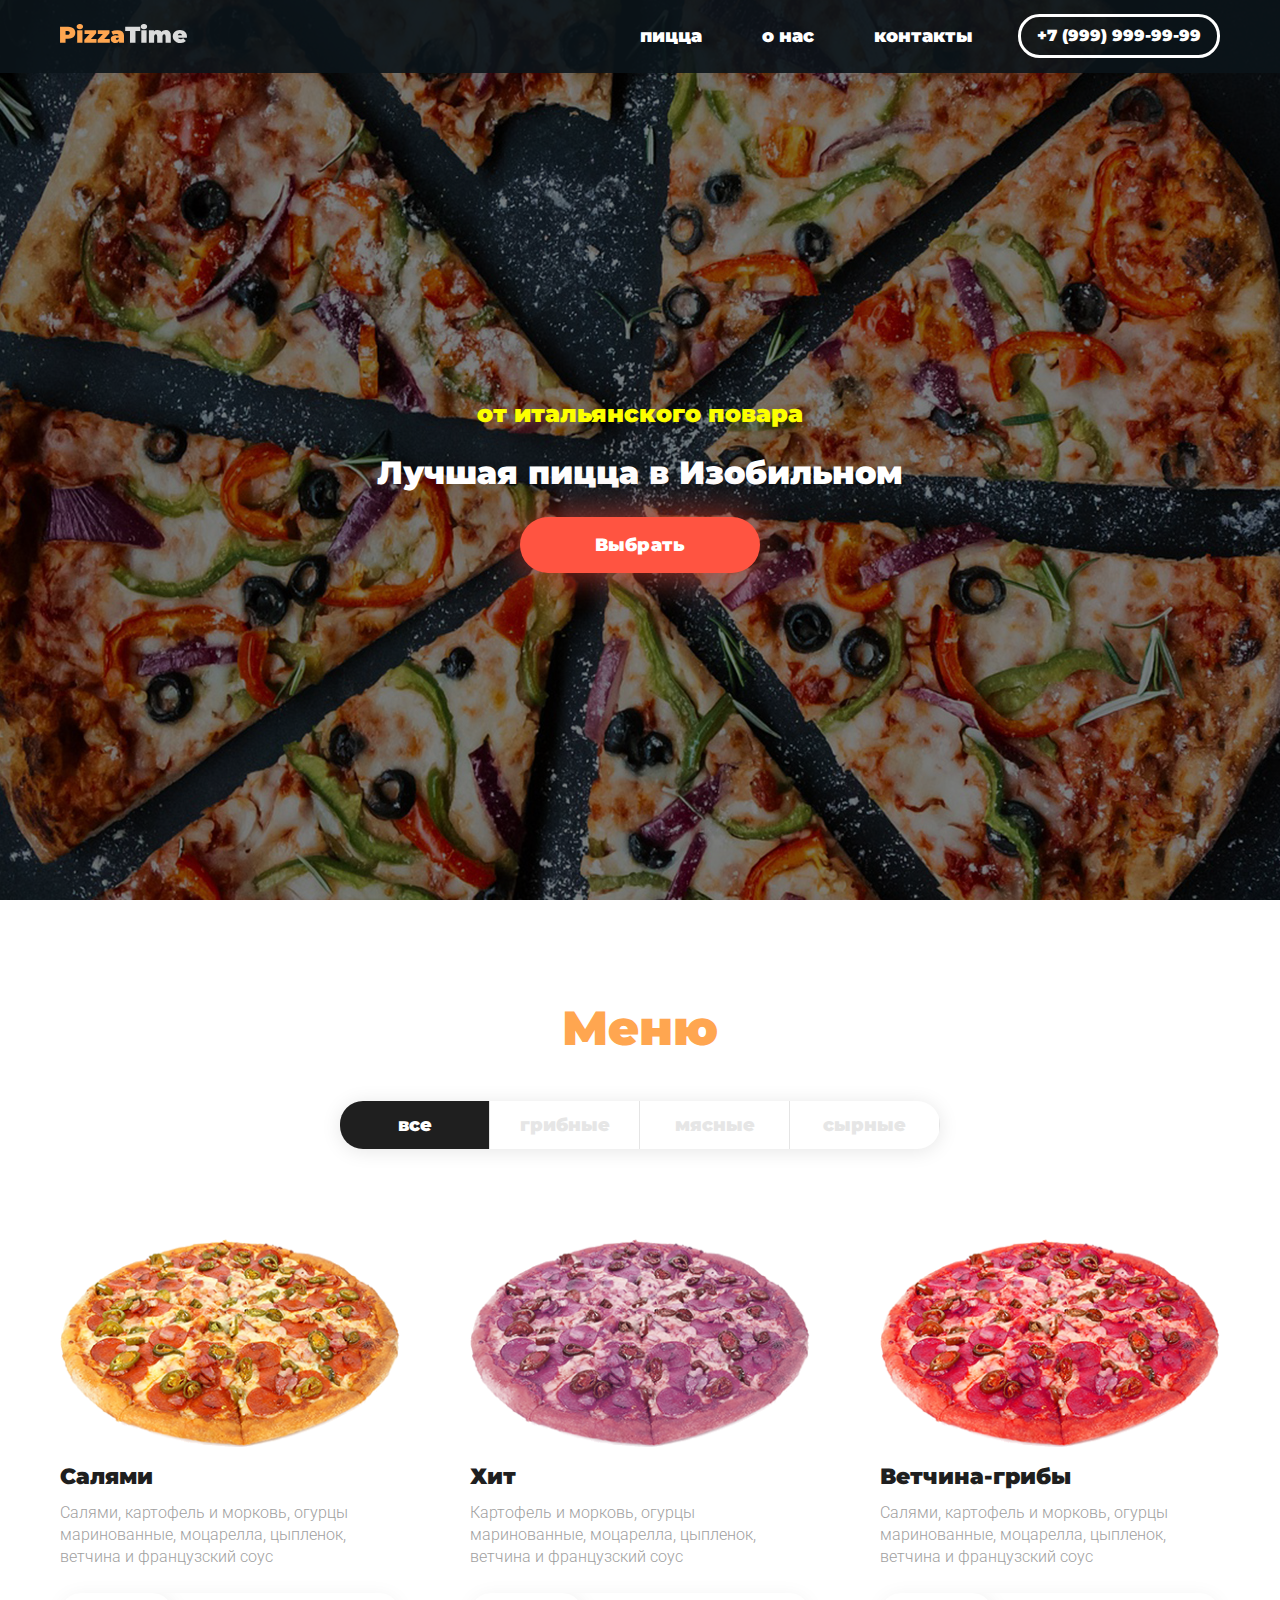
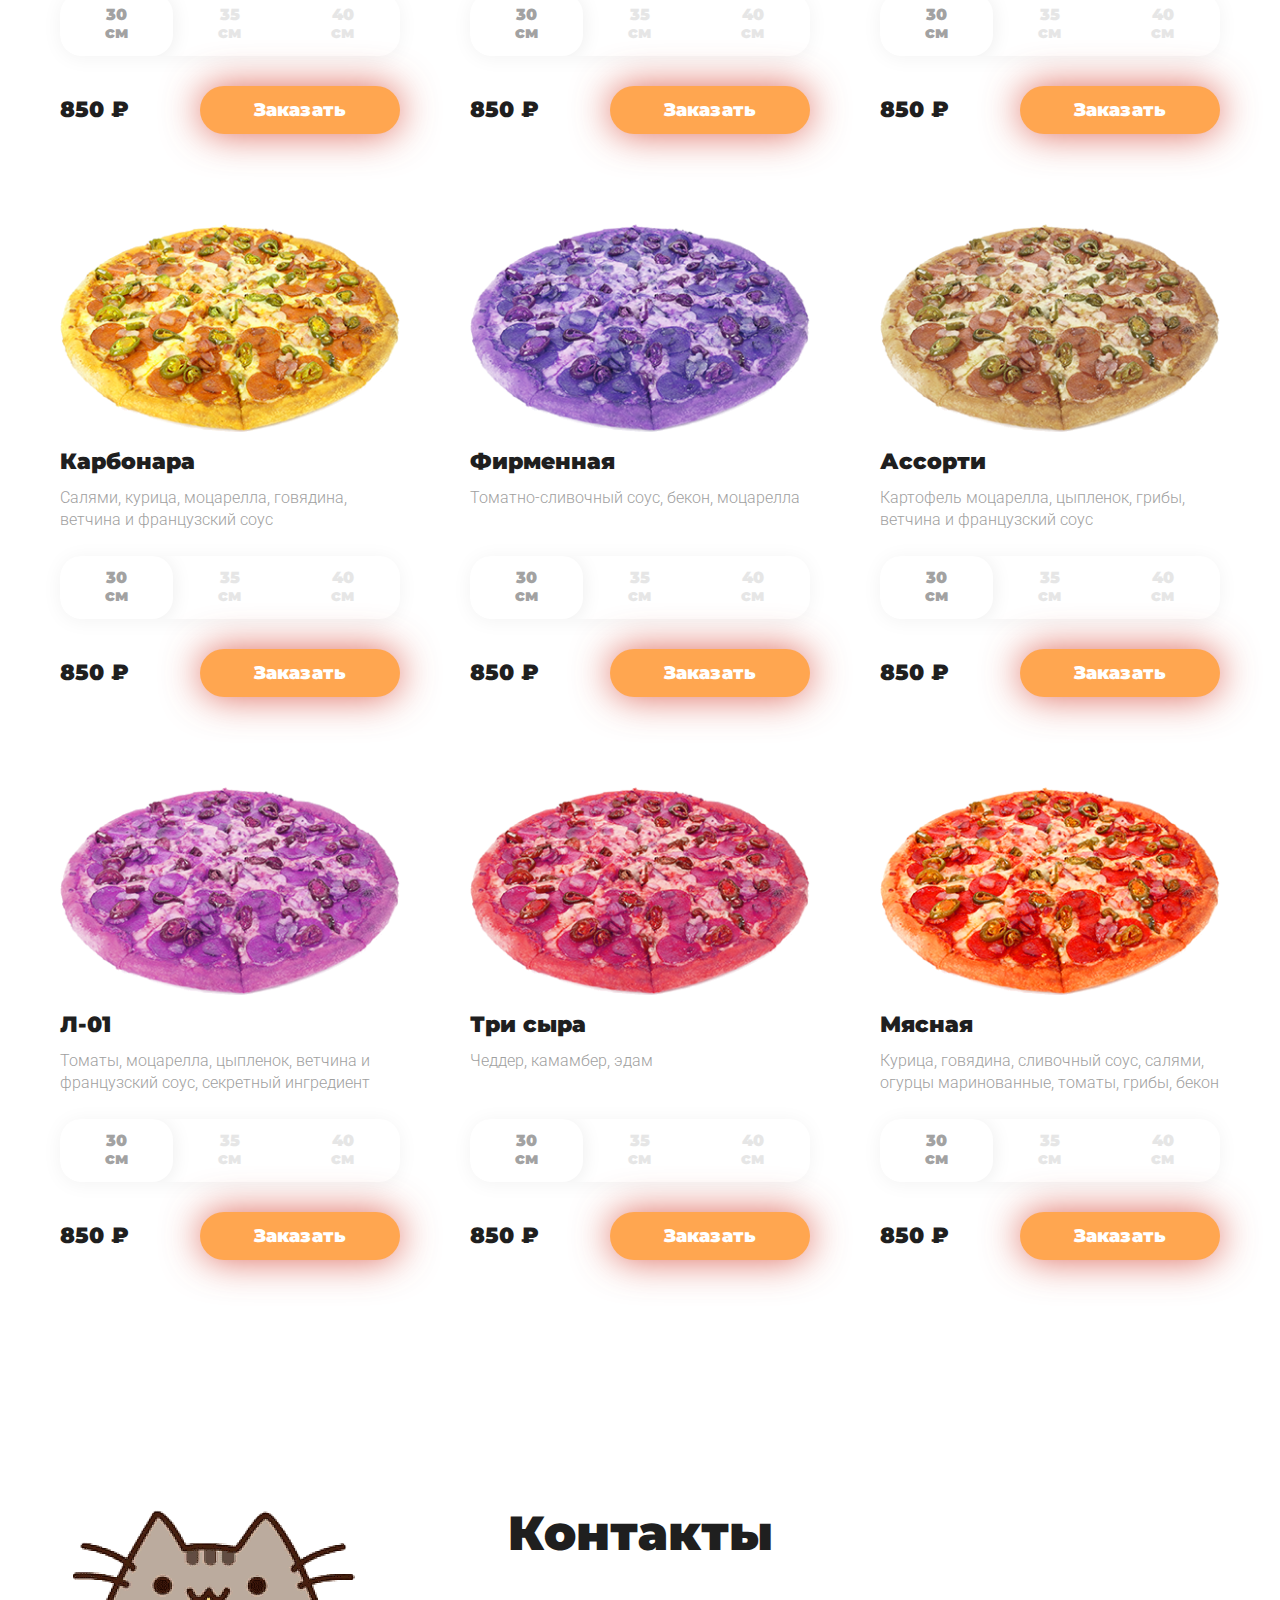
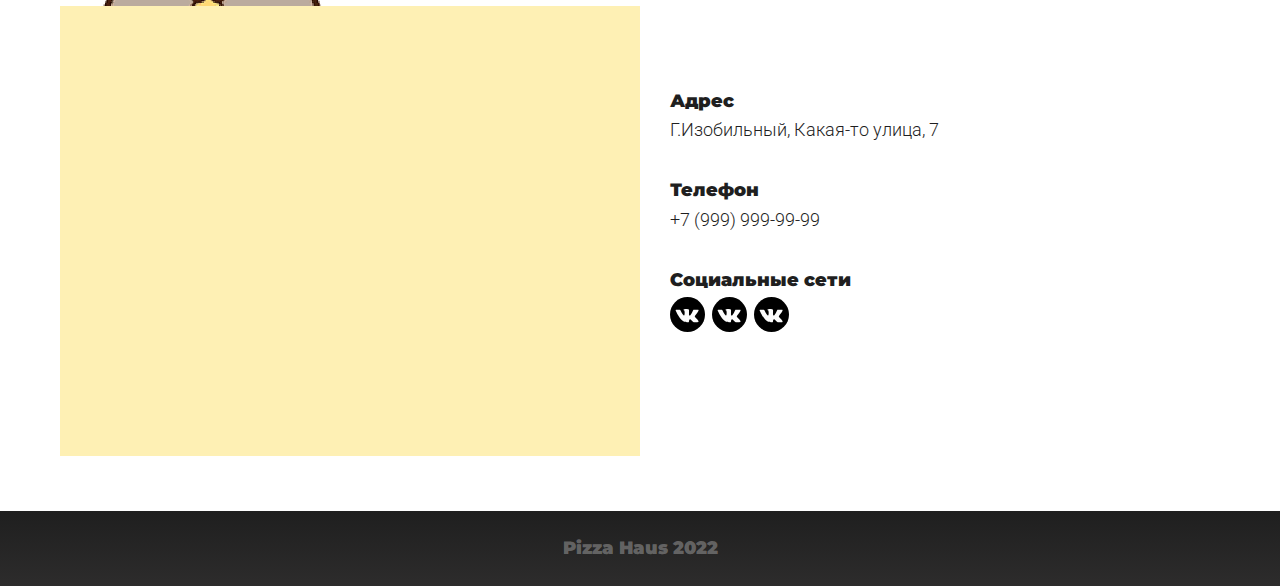
==== commit d5108132: "proektik" ====
--- a/home.html
+++ b/home.html
@@ -419,6 +419,75 @@
 			</div>
 		</div>
 	</section>
+	<footer class="footer-page">
+		<div class="container">
+			<div class="footer-page__text">Pizza Haus 2022</div>
+		</div>
+	</footer>
+	<div class="popup">
+		<div class="popup__wrapper">
+			<div class="popup__inner">
+				<div class="popup__content popup__content--fluid popup__content--centered">
+					<button class="btn-close popup__btn-close"></button>
+					<nav class="mobile-menu popup__mobile-menu">
+						<ul class="mobile-menu__ul">
+							<li class="mobile-menu__li">
+								<a class="mobile-menu__link" href="#">Пицца</a>
+							</li>
+							<li class="mobile-menu__li">
+								<a class="mobile-menu__link" href="#">О нас</a>
+							</li>
+							<li class="mobile-menu__li">
+								<a class="mobile-menu__link" href="#">Контакты</a>
+							</li>
+						</ul>
+					</nav>
+					<div class="header-page__phone popup__phone">
+						<a class="phone__item header-page__phone phone__item--accent" href="tel:+79999999999">+7 (999)
+							999-99-99</a>
+					</div>
+					<ul class="socials">
+						<li class="socials__item">
+							<a href="#" class="socials__link" target="_blank">
+								<svg class="socials__icon socials__icon--vk" xmlns="http://www.w3.org/2000/svg"
+									viewBox="0 0 112.2 112.2" width="35" height="35">
+									<g>
+										<circle cx="56.1" cy="56.1" r="56.1" />
+										<path class="socials__logo"
+											d="M54,80.7h4.4a3.33,3.33,0,0,0,2-.9,3.37,3.37,0,0,0,.6-1.9s-.1-5.9,2.7-6.8,6.2,5.7,9.9,8.2c2.8,1.9,4.9,1.5,4.9,1.5l9.8-.1s5.1-.3,2.7-4.4c-.2-.3-1.4-3-7.3-8.5-6.2-5.7-5.3-4.8,2.1-14.7,4.5-6,6.3-9.7,5.8-11.3s-3.9-1.1-3.9-1.1l-11.1.1a2.32,2.32,0,0,0-1.4.3,3.58,3.58,0,0,0-1,1.2A60,60,0,0,1,70,50.9c-4.9,8.4-6.9,8.8-7.7,8.3-1.9-1.2-1.4-4.9-1.4-7.5,0-8.1,1.2-11.5-2.4-12.4a17.68,17.68,0,0,0-5.2-.5c-4,0-7.3,0-9.2.9-1.3.6-2.2,2-1.6,2.1a5.05,5.05,0,0,1,3.3,1.6c1.1,1.5,1.1,5,1.1,5s.7,9.6-1.5,10.7c-1.5.8-3.5-.8-7.9-8.4a67.05,67.05,0,0,1-4-8.2,2.82,2.82,0,0,0-.9-1.2,5.13,5.13,0,0,0-1.7-.7l-10.5.1s-1.6,0-2.2.7,0,1.9,0,1.9,8.2,19.3,17.6,29c8.5,9,18.2,8.4,18.2,8.4Z" />
+									</g>
+								</svg>
+							</a>
+						</li>
+						<li class="socials__item">
+							<a href="#" class="socials__link" target="_blank">
+								<svg class="socials__icon socials__icon--vk" xmlns="http://www.w3.org/2000/svg"
+									viewBox="0 0 112.2 112.2" width="35" height="35">
+									<g>
+										<circle cx="56.1" cy="56.1" r="56.1" />
+										<path class="socials__logo"
+											d="M54,80.7h4.4a3.33,3.33,0,0,0,2-.9,3.37,3.37,0,0,0,.6-1.9s-.1-5.9,2.7-6.8,6.2,5.7,9.9,8.2c2.8,1.9,4.9,1.5,4.9,1.5l9.8-.1s5.1-.3,2.7-4.4c-.2-.3-1.4-3-7.3-8.5-6.2-5.7-5.3-4.8,2.1-14.7,4.5-6,6.3-9.7,5.8-11.3s-3.9-1.1-3.9-1.1l-11.1.1a2.32,2.32,0,0,0-1.4.3,3.58,3.58,0,0,0-1,1.2A60,60,0,0,1,70,50.9c-4.9,8.4-6.9,8.8-7.7,8.3-1.9-1.2-1.4-4.9-1.4-7.5,0-8.1,1.2-11.5-2.4-12.4a17.68,17.68,0,0,0-5.2-.5c-4,0-7.3,0-9.2.9-1.3.6-2.2,2-1.6,2.1a5.05,5.05,0,0,1,3.3,1.6c1.1,1.5,1.1,5,1.1,5s.7,9.6-1.5,10.7c-1.5.8-3.5-.8-7.9-8.4a67.05,67.05,0,0,1-4-8.2,2.82,2.82,0,0,0-.9-1.2,5.13,5.13,0,0,0-1.7-.7l-10.5.1s-1.6,0-2.2.7,0,1.9,0,1.9,8.2,19.3,17.6,29c8.5,9,18.2,8.4,18.2,8.4Z" />
+									</g>
+								</svg>
+							</a>
+						</li>
+						<li class="socials__item">
+							<a href="#" class="socials__link" target="_blank">
+								<svg class="socials__icon socials__icon--vk" xmlns="http://www.w3.org/2000/svg"
+									viewBox="0 0 112.2 112.2" width="35" height="35">
+									<g>
+										<circle cx="56.1" cy="56.1" r="56.1" />
+										<path class="socials__logo"
+											d="M54,80.7h4.4a3.33,3.33,0,0,0,2-.9,3.37,3.37,0,0,0,.6-1.9s-.1-5.9,2.7-6.8,6.2,5.7,9.9,8.2c2.8,1.9,4.9,1.5,4.9,1.5l9.8-.1s5.1-.3,2.7-4.4c-.2-.3-1.4-3-7.3-8.5-6.2-5.7-5.3-4.8,2.1-14.7,4.5-6,6.3-9.7,5.8-11.3s-3.9-1.1-3.9-1.1l-11.1.1a2.32,2.32,0,0,0-1.4.3,3.58,3.58,0,0,0-1,1.2A60,60,0,0,1,70,50.9c-4.9,8.4-6.9,8.8-7.7,8.3-1.9-1.2-1.4-4.9-1.4-7.5,0-8.1,1.2-11.5-2.4-12.4a17.68,17.68,0,0,0-5.2-.5c-4,0-7.3,0-9.2.9-1.3.6-2.2,2-1.6,2.1a5.05,5.05,0,0,1,3.3,1.6c1.1,1.5,1.1,5,1.1,5s.7,9.6-1.5,10.7c-1.5.8-3.5-.8-7.9-8.4a67.05,67.05,0,0,1-4-8.2,2.82,2.82,0,0,0-.9-1.2,5.13,5.13,0,0,0-1.7-.7l-10.5.1s-1.6,0-2.2.7,0,1.9,0,1.9,8.2,19.3,17.6,29c8.5,9,18.2,8.4,18.2,8.4Z" />
+									</g>
+								</svg>
+							</a>
+						</li>
+					</ul>
+				</div>
+			</div>
+		</div>
+	</div>
 </body>
 
 </html>--- a/css/main.css
+++ b/css/main.css
@@ -183,3 +183,142 @@
 		display: none;
 	}
 }
+.footer-page {
+	background: linear-gradient(to top, #2d2c2c, #1f1f1f);
+	padding: 25px 0;
+}
+.footer-page__text {
+	font-family: "Montserrat", sans-serif;
+	font-size: 18px;
+	color: rgba(255, 255, 255, 0.3);
+	font-weight: 900;
+	text-align: center;
+}
+.popup {
+	position: fixed;
+	z-index: 10;
+	top: 0;
+	left: 0;
+	background: rgba(0, 0, 0, 0.7);
+	width: 100%;
+	height: 100%;
+	overflow: auto;
+	pointer-events: none;
+	opacity: 0;
+	visibility: hidden;
+}
+.popup.is-active {
+	pointer-events: auto;
+	opacity: 1;
+	visibility: visible;
+}
+.popup__content {
+	background: #fff;
+	padding: 70px 20px;
+	max-width: 730px;
+	margin: 0 auto;
+	position: relative;
+	border-radius: 20px;
+}
+.popup__btn-close {
+	position: absolute;
+	top: 20px;
+	right: 20px;
+}
+.popup__wrapper {
+	height: 100%;
+	width: 100%;
+	display: table;
+}
+.popup__inner {
+	display: table-cell;
+	vertical-align: middle;
+	padding: 50px 0;
+}
+.btn-close {
+	position: relative;
+	border: none;
+	cursor: pointer;
+	background: none;
+	padding: 0;
+	width: 50px;
+	height: 50px;
+	display: inline-block;
+	transition: transform 0.2s, opasity 0.2s;
+	position: absolute;
+}
+.btn-close:hover {
+	transform: scale(1.1);
+}
+.btn-close:active {
+	transform: scale(0.9);
+	opacity: 0.8;
+}
+.btn-close::before,
+.btn-close::after {
+	content: "";
+	background: #d2d2d2;
+	height: 40px;
+	width: 3px;
+	position: absolute;
+	border: 10px;
+	top: 50%;
+}
+.btn-close::before {
+	transform: translateY(-50%) rotate(45deg);
+}
+.btn-close::after {
+	transform: translateY(-50%) rotate(-45deg);
+}
+.mobile-menu {
+	width: 100%;
+}
+.mobile-menu__ul {
+	list-style: none;
+	margin: 0;
+	padding: 0;
+}
+.mobile-menu__link {
+	text-decoration: none;
+	padding: 20px 0;
+	display: block;
+	font-family: "Montserrat", sans-serif;
+	font-size: 18px;
+	font-weight: 900;
+	color: inherit;
+	text-align: center;
+	transition: background 0.2s, color 0.2s, opacity 0.2s;
+}
+.mobile-menu__link:hover {
+	background: #ffa650;
+	color: #fff;
+}
+.mobile-menu__link:active {
+	opacity: 0.8;
+}
+.popup__content--fluid {
+	padding-right: 0;
+	padding-left: 0;
+}
+.popup__content--centered {
+	display: flex;
+	flex-direction: column;
+	align-items: center;
+}
+.popup__mobile-menu {
+	margin-bottom: 30px;
+}
+.popup__phone {
+	margin-bottom: 30px;
+}
+@media (max-width: 767px) {
+	.popup__inner {
+		padding: 0;
+	}
+	.popup__content {
+		max-width: 100%;
+		height: 100%;
+		border-radius: 0;
+		padding-top: 100px;
+	}
+}
--- a/css/components.css
+++ b/css/components.css
@@ -57,6 +57,15 @@
 .phone__item:active {
 	opacity: 0.8;
 }
+.phone__item--accent {
+	border-color: #ffa650;
+	color: #ffa650;
+}
+
+.phone__item--accent:hover {
+	background: #ffa650;
+	color: #fff;
+}
 
 .btn-menu {
 	background: none;
@@ -101,7 +110,7 @@
 	bottom: -10px;
 }
 .section {
-	padding: 110px 0;
+	padding: 55px 0;
 }
 .section__title {
 	font-size: 48px;
@@ -116,7 +125,7 @@
 
 @media (max-width: 576px) {
 	.section {
-		padding: 90px 0;
+		padding: 50px 0;
 	}
 	.section__title {
 		font-size: 36px;
@@ -440,6 +449,9 @@
 }
 
 @media (max-width: 767px) {
+	.section-contacts {
+		padding-bottom: 0;
+	}
 	.contacts__start {
 		width: 100%;
 		order: 1;
@@ -457,12 +469,29 @@
 		margin-bottom: 40px;
 		padding-left: 0;
 	}
-}
-
-@media (max-width: 642px) and (min-width: 577px) {
+	.socials__item {
+		margin-right: 15px;
+	}
+	.socials__icon {
+		height: 45px;
+		width: 45px;
+	}
+}
+
+@media (max-width: 767px) and (min-width: 577px) {
 	.section-contacts__container::before {
 		height: 350px;
 		right: 1px;
-		top: 315px;
-	}
-}
+		top: 334px;
+	}
+}
+@media (max-width: 577px) {
+	.section-contacts__container::before {
+		top: 307px;
+	}
+}
+@media (max-width: 767px) {
+	.mobile-menu__link {
+		font-size: 20px;
+	}
+}
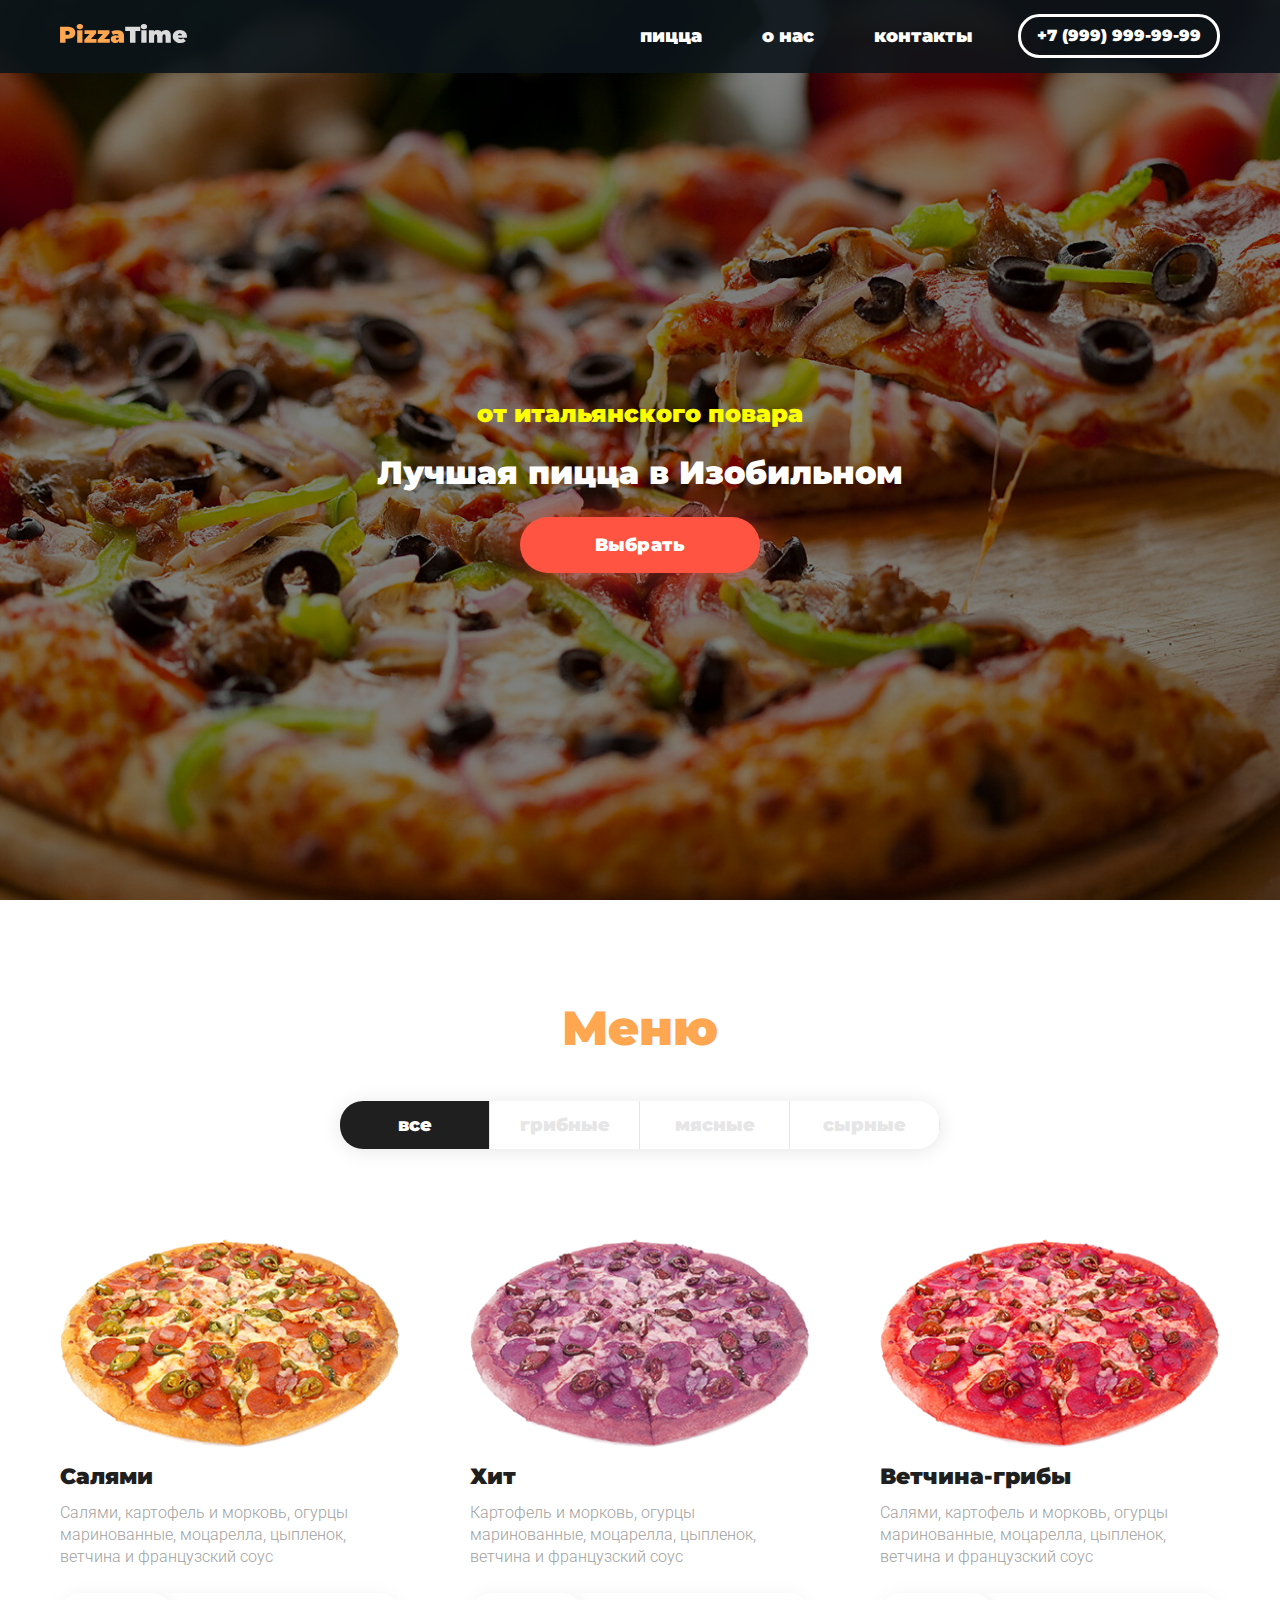
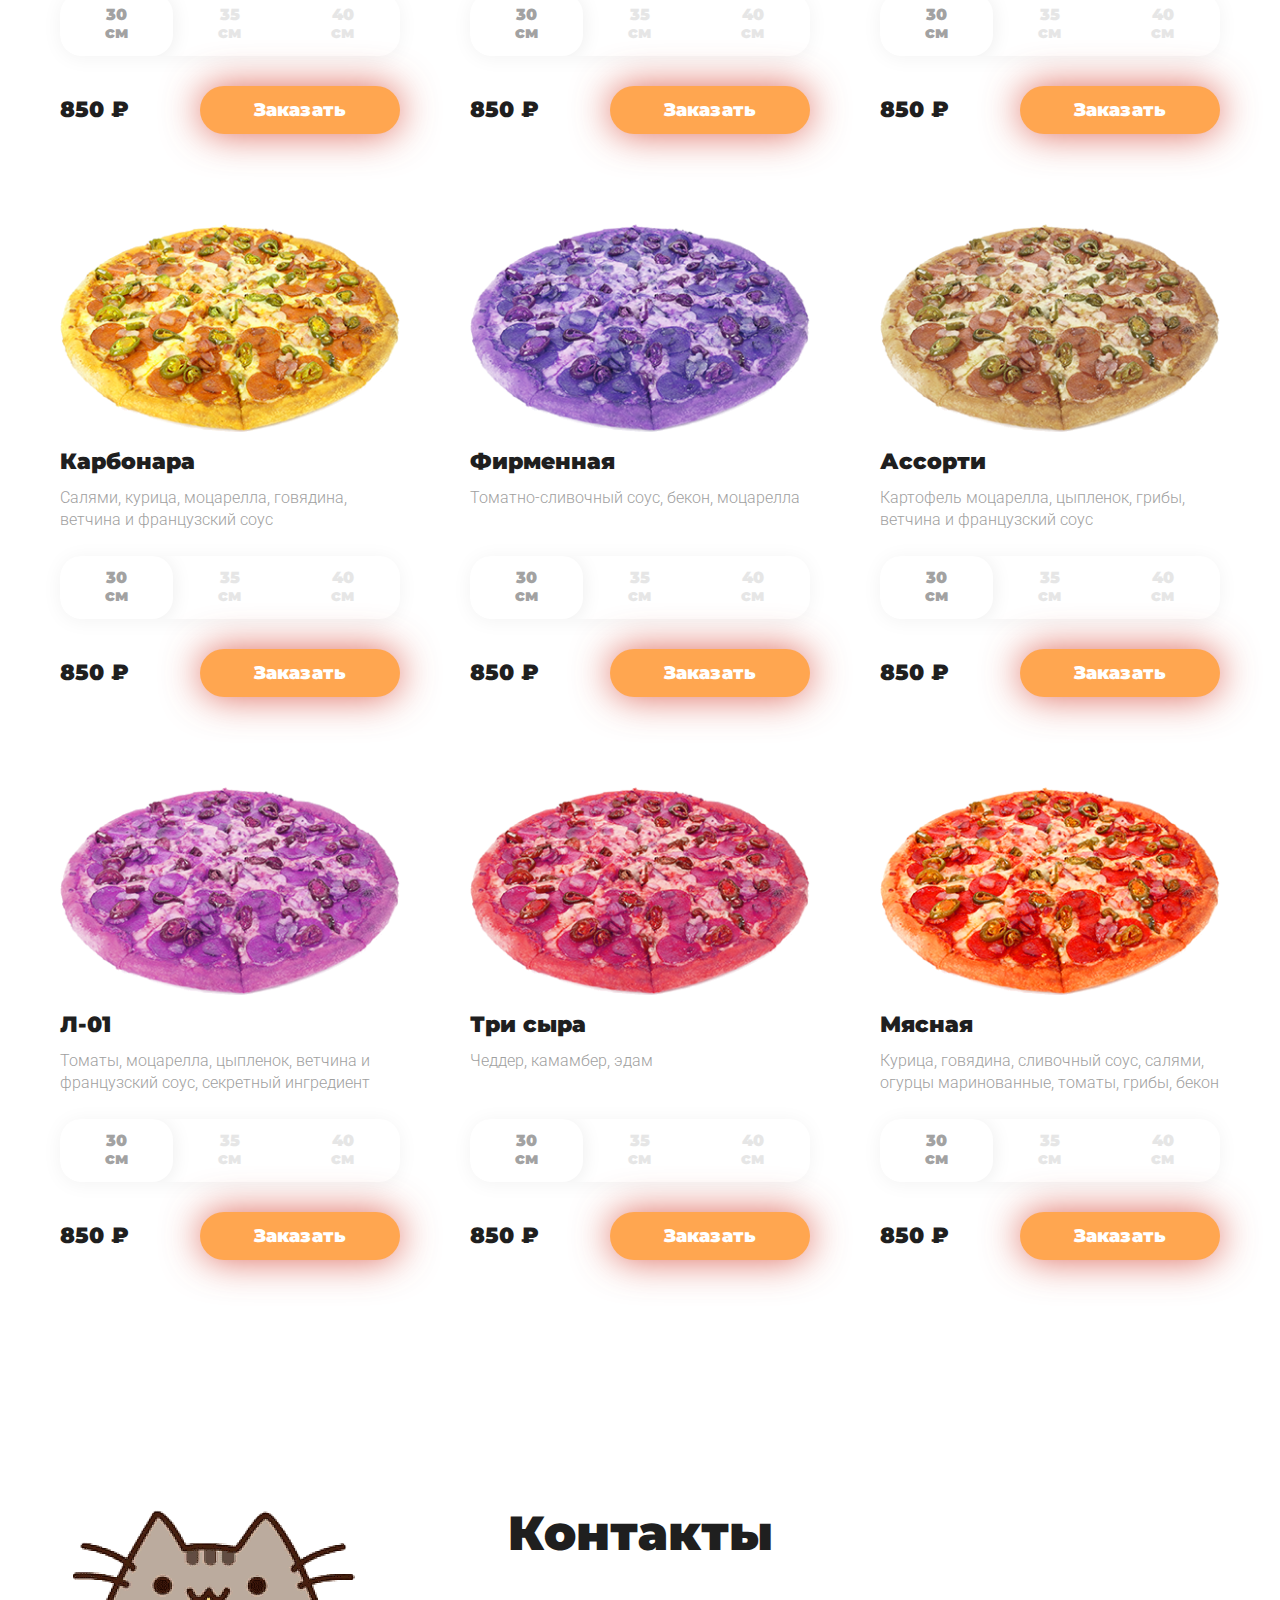
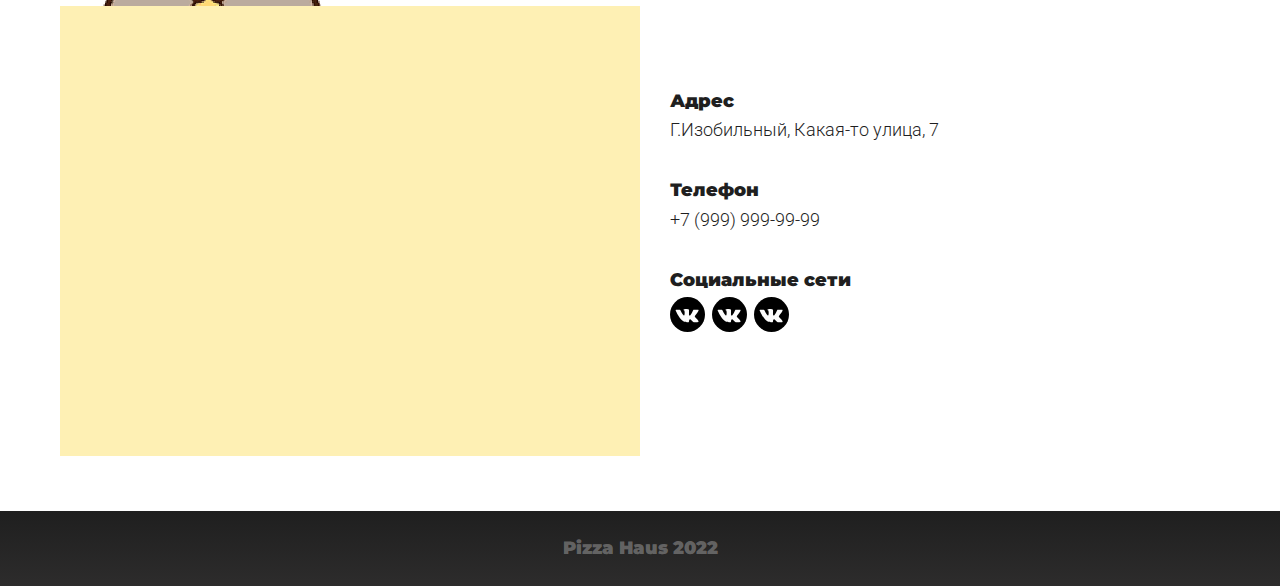
==== commit 53f748af: "first" ====
--- a/css/main.css
+++ b/css/main.css
@@ -25,7 +25,7 @@
 }
 .section-top {
 	height: 100vh;
-	background: #0e1419 url(../img/section-top/bg.jpg) no-repeat center;
+	background: #0e1419 url(../img/section-top/bg2.jpg) no-repeat center;
 	background-size: cover;
 	color: #fff;
 	display: flex;
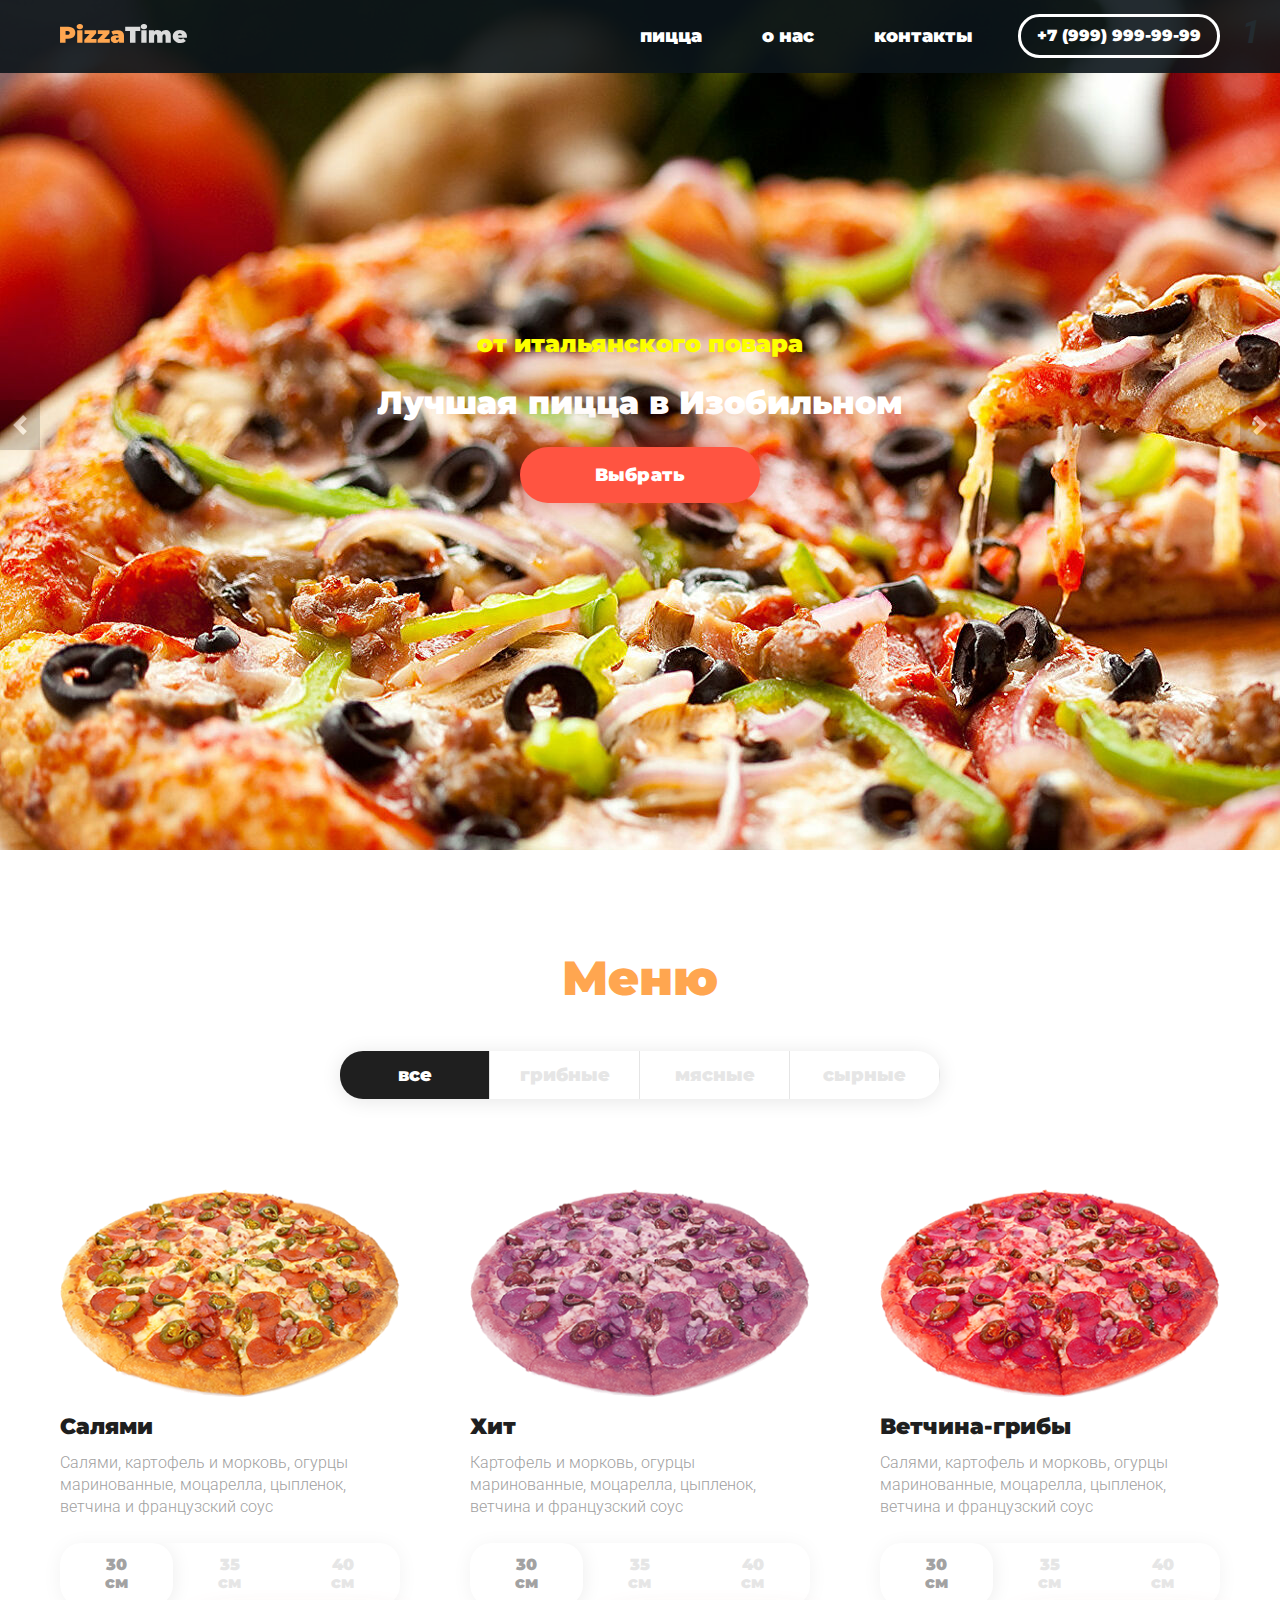
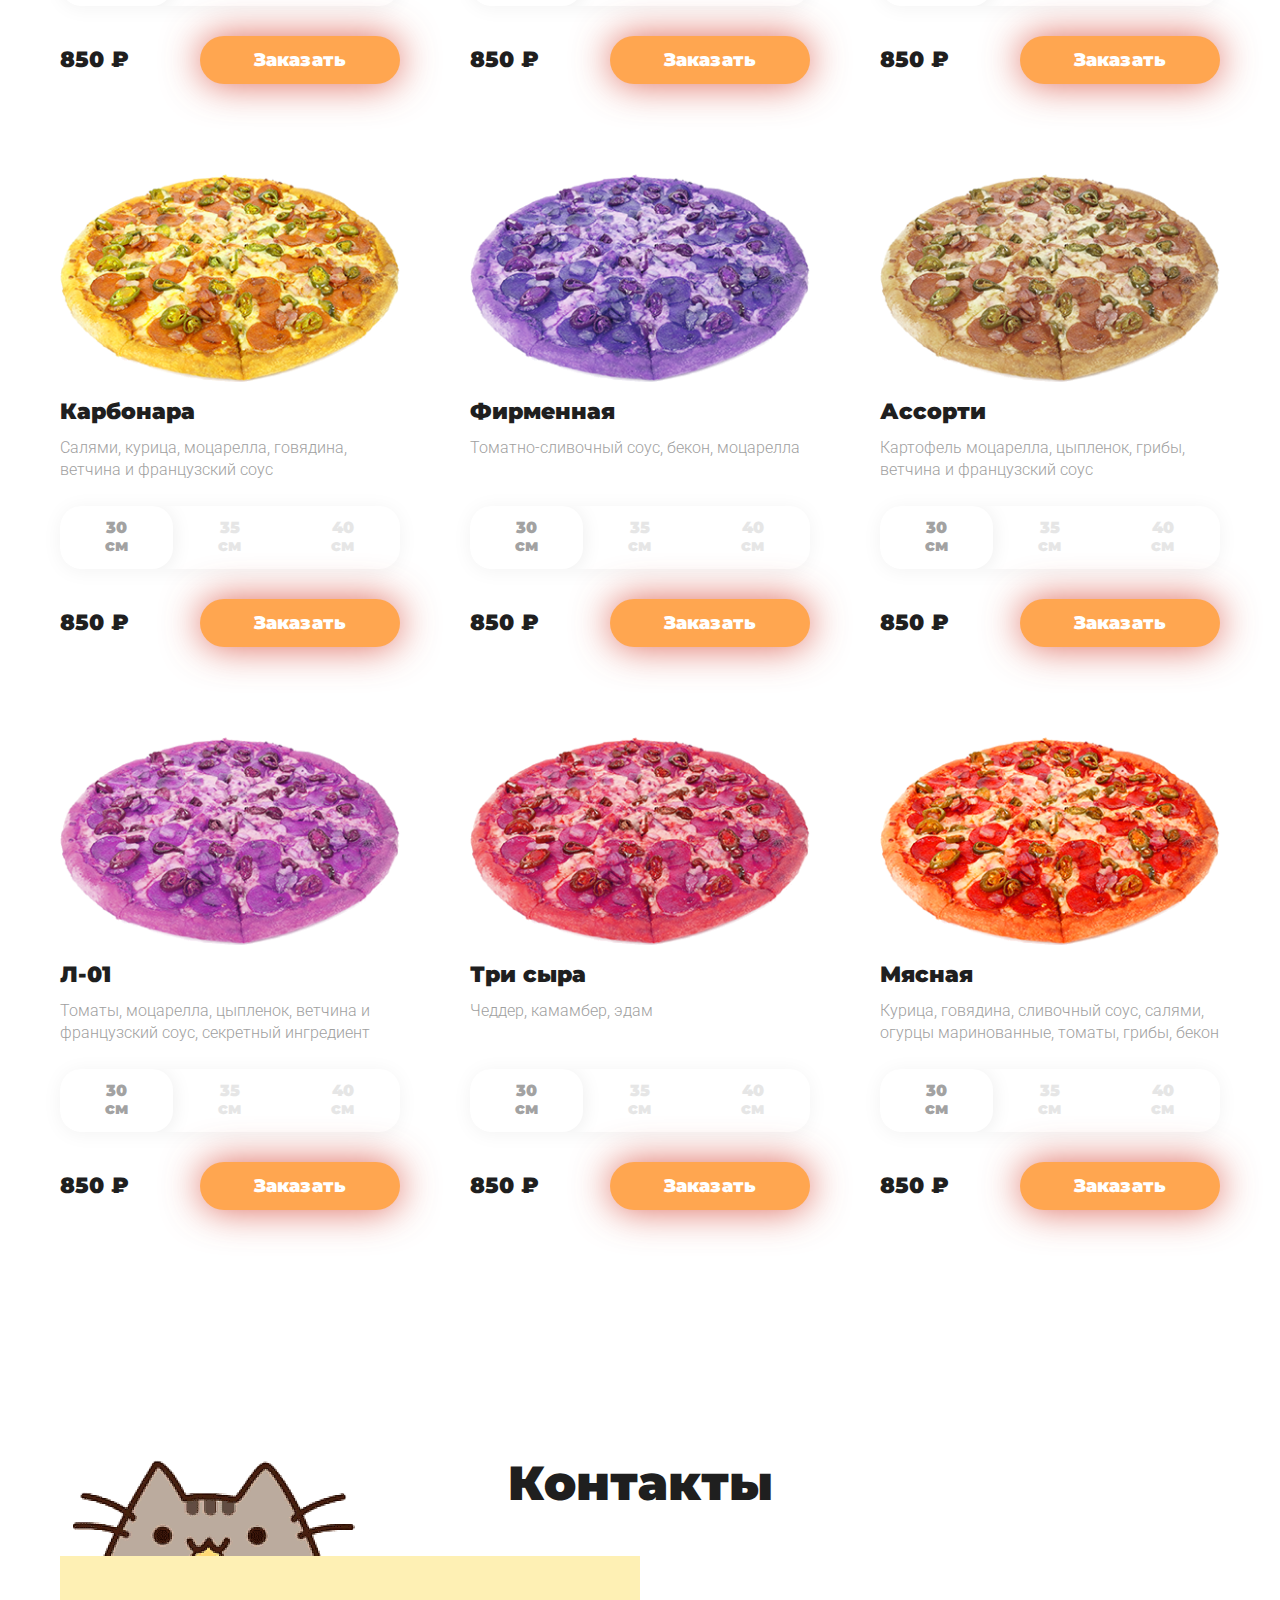
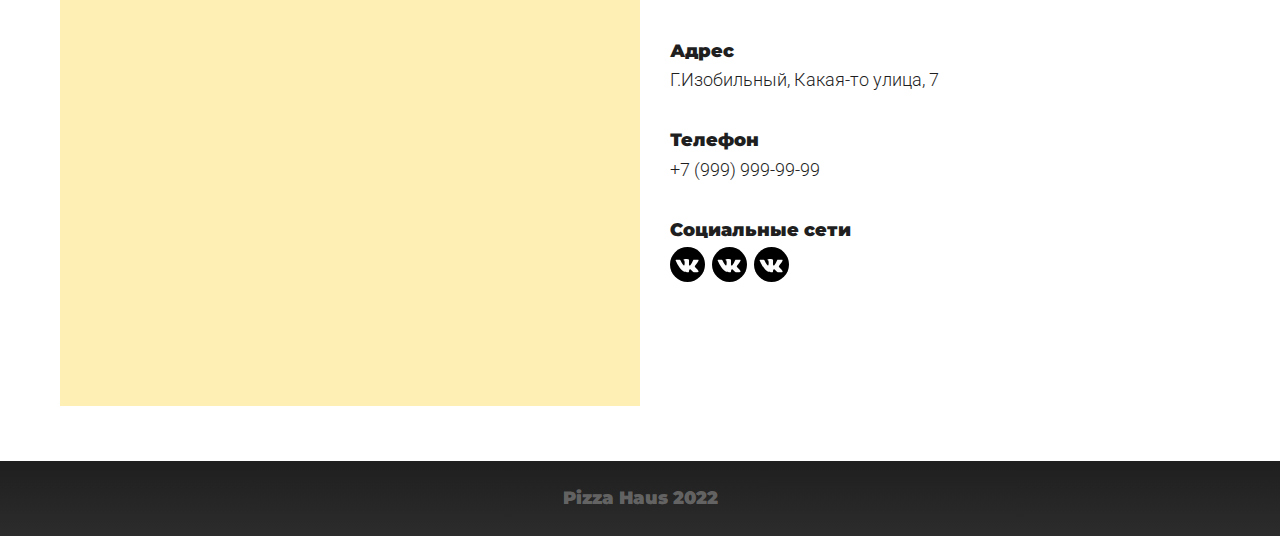
==== commit 17d8307c: "fix" ====
--- a/home.html
+++ b/home.html
@@ -12,6 +12,88 @@
 	<link rel="stylesheet" href="css/main.css">
 	<link rel="stylesheet" href="css/normilize.css">
 	<link rel="stylesheet" href="css/components.css">
+<!-- Подключаем CSS слайдера -->
+<link rel="stylesheet" href="/css/simple-adaptive-slider.css">
+<!-- Подключаем JS слайдера -->
+<script defer src="/simple-adaptive-slider.js"></script>
+<script>
+    document.addEventListener('DOMContentLoaded', function () {
+      // инициализация слайдера
+      var slider = new SimpleAdaptiveSlider('.slider', {
+        autoplay: true,
+        interval: 10000,
+      });
+    });
+  </script>
+  <style>
+    /* стили для элемента body */
+    body {
+      margin: 0;
+      font-family: -apple-system, BlinkMacSystemFont, 'Segoe UI', Roboto, 'Helvetica Neue', Arial,
+        sans-serif, 'Apple Color Emoji', 'Segoe UI Emoji', 'Segoe UI Symbol';
+    }
+
+    .slider {
+      max-width: 100%;
+    }
+
+    /* дополнительные стили для этого примера */
+    .slider__items {
+      counter-reset: slide;
+    }
+
+    .slider__item {
+      height: 850px;
+      position: relative;
+      counter-increment: slide;
+    }
+
+    .slider__item::after {
+      content: counter(slide);
+      position: absolute;
+      top: 10px;
+      right: 20px;
+      color: #fff;
+      font-style: italic;
+      font-size: 32px;
+      font-weight: bold;
+    }
+
+    .slider__item:nth-child(1) {
+      background: url(/img/section-top/bg2.jpg);
+    }
+
+    .slider__item:nth-child(2) {
+      background: url(/img/section-top/bg3.jpg);
+    }
+
+    .slider__item:nth-child(3) {
+      background: linear-gradient(to right, #093028, #237a57);
+    }
+
+    .slider__item:nth-child(4) {
+      background: linear-gradient(to right, #243B55, #141E30);
+    }
+
+    .slider__item_inner {
+      position: absolute;
+      left: 15%;
+      right: 15%;
+      top: 20px;
+      bottom: 40px;
+      overflow: hidden;
+      color: #fff;
+      text-align: center;
+      display: flex;
+      flex-direction: column;
+      align-items: center;
+      justify-content: center;
+    }
+
+    .slider__item_title {
+      font-size: 2rem;
+    }
+  </style>
 
 	<title>Pizza-Haus</title>
 </head>
@@ -56,20 +138,85 @@
 
 
 
-
-
+<!--
+	<div class="slider">
+		<div class="slider__wrapper">
+		  <div class="slider__items">
+			<div class="slider__item">
+			  <img class="img-fluid" src="/img/section-top/bg2.jpg" alt="..." width="1900" height="1200" loading="lazy">
+			</div>
+			<div class="slider__item">
+			  <img class="img-fluid" src="/img/section-top/bg3.jpg" alt="..." width="1900" height="1200" loading="lazy">
+			</div>
+		  </div>
+		</div>
+		<a class="slider__control slider__control_prev" href="#" role="button" data-slide="prev"></a>
+		<a class="slider__control slider__control_next" href="#" role="button" data-slide="next"></a>
+	  </div>
+
+-->
+
+	  <div class="slider">
+		<div class="slider__wrapper">
+		  <div class="slider__items">
+			<div class="slider__item">
+			  <div class="slider__item_inner">
+				<span class="slider__item_title">
+					<p class="section-top__info">от итальянского повара </p>
+				</span>
+				<span class="slider__items_description">
+					<h1 class="section-top__title">Лучшая пицца в Изобильном</h1>
+					<div class="section-top__btn">
+						<button class="btn">Выбрать</button>
+					</div>				</span>
+			  </div>
+			</div>
+			<div class="slider__item">
+			  <div class="slider__item_inner">
+				<span class="slider__item_title">
+				  Lorem ipsum dolor
+				</span>
+				<span class="slider__items_description">
+				  Lorem ipsum dolor sit amet consectetur adipisicing elit. Enim nihil quo molestiae perspiciatis qui vero?
+				</span>
+			  </div>
+			</div>
+			<div class="slider__item">
+			  <div class="slider__item_inner">
+				<span class="slider__item_title">
+				  Lorem ipsum dolor
+				</span>
+				<span class="slider__items_description">
+				  Lorem ipsum dolor sit amet consectetur adipisicing elit. Enim nihil quo molestiae perspiciatis qui vero?
+				</span>
+			  </div>
+			</div>
+			<div class="slider__item">
+			  <div class="slider__item_inner">
+				<span class="slider__item_title">
+				  Lorem ipsum dolor
+				</span>
+				<span class="slider__items_description">
+				  Lorem ipsum dolor sit amet consectetur adipisicing elit. Enim nihil quo molestiae perspiciatis qui vero?
+				</span>
+			  </div>
+			</div>
+		  </div>
+		</div>
+		<a class="slider__control slider__control_prev" href="#" role="button" data-slide="prev"></a>
+		<a class="slider__control slider__control_next" href="#" role="button" data-slide="next"></a>
+	  </div>
+<!--
 	<div class="section-top">
-		<div class="container section-top__container">
-			<p class="section-top__info">от итальянского повара </p>
-			<h1 class="section-top__title">Лучшая пицца в Изобильном</h1>
-			<div class="section-top__btn">
-				<button class="btn">Выбрать</button>
-			</div>
-
-
-		</div>
+			  <div class="container section-top__container">
+				<p class="section-top__info">от итальянского повара </p>
+				<h1 class="section-top__title">Лучшая пицца в Изобильном</h1>
+				<div class="section-top__btn">
+					<button class="btn">Выбрать</button>
+				</div>
+			</div>
 	</div>
-
+-->
 
 	</div>
 	</div>
--- a/css/main.css
+++ b/css/main.css
@@ -61,6 +61,7 @@
 	font-style: 55px;
 	font-weight: 900;
 	margin: 0, 0, 35px;
+	
 }
 @media (max-width: 992px) {
 	.section-top {
--- a/css/simple-adaptive-slider.css
+++ b/css/simple-adaptive-slider.css
@@ -0,0 +1,122 @@
+/**
+  * SimpleAdaptiveSlider by Itchief v2.0.0 (https://github.com/itchief/ui-components/tree/master/simple-adaptive-slider)
+  * Copyright 2020 - 2021 Alexander Maltsev
+  * Licensed under MIT (https://github.com/itchief/ui-components/blob/master/LICENSE)
+  */
+
+/* стили для корневого элемента слайдера */
+.slider {
+  position: relative;
+  overflow: hidden;
+  max-width: 2500px;
+  margin-left: auto;
+  margin-right: auto;
+}
+
+/* стили для wrapper */
+.slider__wrapper {
+  position: relative;
+  overflow: hidden;
+  background-color: #eee;
+}
+
+/* стили для элемента, в котором непосредственно расположены элементы (слайды) */
+.slider__items {
+  display: flex;
+  transition: transform 0.5s ease;
+}
+
+/* класс для отключения transition */
+.transition-none {
+  transition: none;
+}
+
+/* стили для элементов */
+.slider__item {
+  flex: 0 0 100%;
+  max-width: 100%;
+  position: relative;
+}
+
+/* кнопки Prev и Next */
+.slider__control {
+  position: absolute;
+  top: 50%;
+  width: 40px;
+  height: 50px;
+  transform: translateY(-50%);
+  display: none;
+  align-items: center;
+  justify-content: center;
+  color: #fff;
+  background: rgba(0, 0, 0, 0.3);
+  opacity: 0.5;
+  user-select: none;
+}
+
+.slider__control_show {
+  display: flex;
+}
+
+.slider__control:hover,
+.slider__control:focus {
+  color: #fff;
+  text-decoration: none;
+  opacity: 0.7;
+}
+
+.slider__control_prev {
+  left: 0;
+}
+
+.slider__control_next {
+  right: 0;
+}
+
+.slider__control::before {
+  content: '';
+  display: inline-block;
+  width: 20px;
+  height: 20px;
+  background: transparent no-repeat center center;
+  background-size: 100% 100%;
+}
+
+.slider__control_prev::before {
+  background-image: url("data:image/svg+xml;charset=utf8,%3Csvg xmlns='http://www.w3.org/2000/svg' fill='%23fff' viewBox='0 0 8 8'%3E%3Cpath d='M5.25 0l-4 4 4 4 1.5-1.5-2.5-2.5 2.5-2.5-1.5-1.5z'/%3E%3C/svg%3E");
+}
+
+.slider__control_next::before {
+  background-image: url("data:image/svg+xml;charset=utf8,%3Csvg xmlns='http://www.w3.org/2000/svg' fill='%23fff' viewBox='0 0 8 8'%3E%3Cpath d='M2.75 0l-1.5 1.5 2.5 2.5-2.5 2.5 1.5 1.5 4-4-4-4z'/%3E%3C/svg%3E");
+}
+
+/* Индикаторы */
+.slider__indicators {
+  position: absolute;
+  left: 0;
+  right: 0;
+  bottom: 10px;
+  display: flex;
+  justify-content: center;
+  padding-left: 0;
+  margin: 0 15%;
+  list-style: none;
+  user-select: none;
+}
+
+.slider__indicator {
+  flex: 0 1 auto;
+  width: 30px;
+  height: 4px;
+  margin-right: 3px;
+  margin-left: 3px;
+  background-color: rgba(255, 255, 255, 0.5);
+  background-clip: padding-box;
+  border-top: 10px solid transparent;
+  border-bottom: 10px solid transparent;
+  cursor: pointer;
+}
+
+.slider__indicator_active {
+  background-color: #fff;
+}
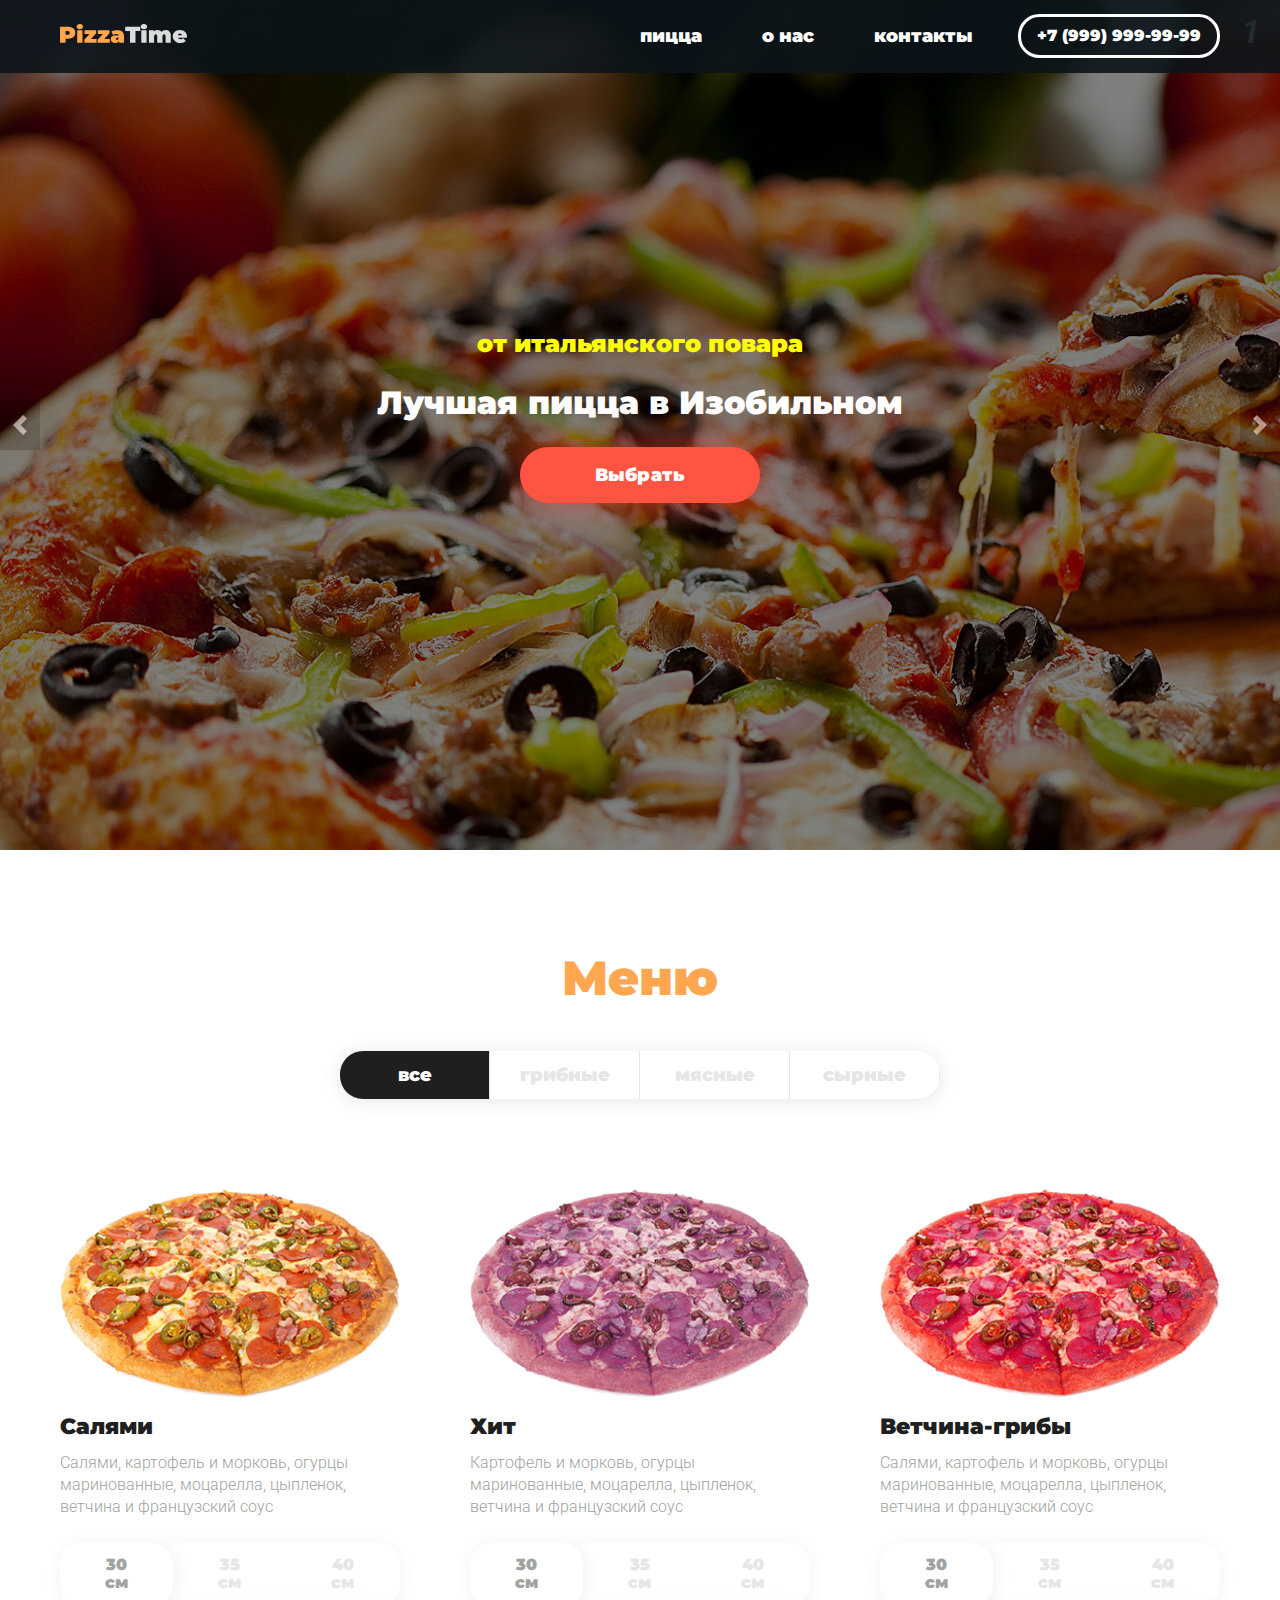
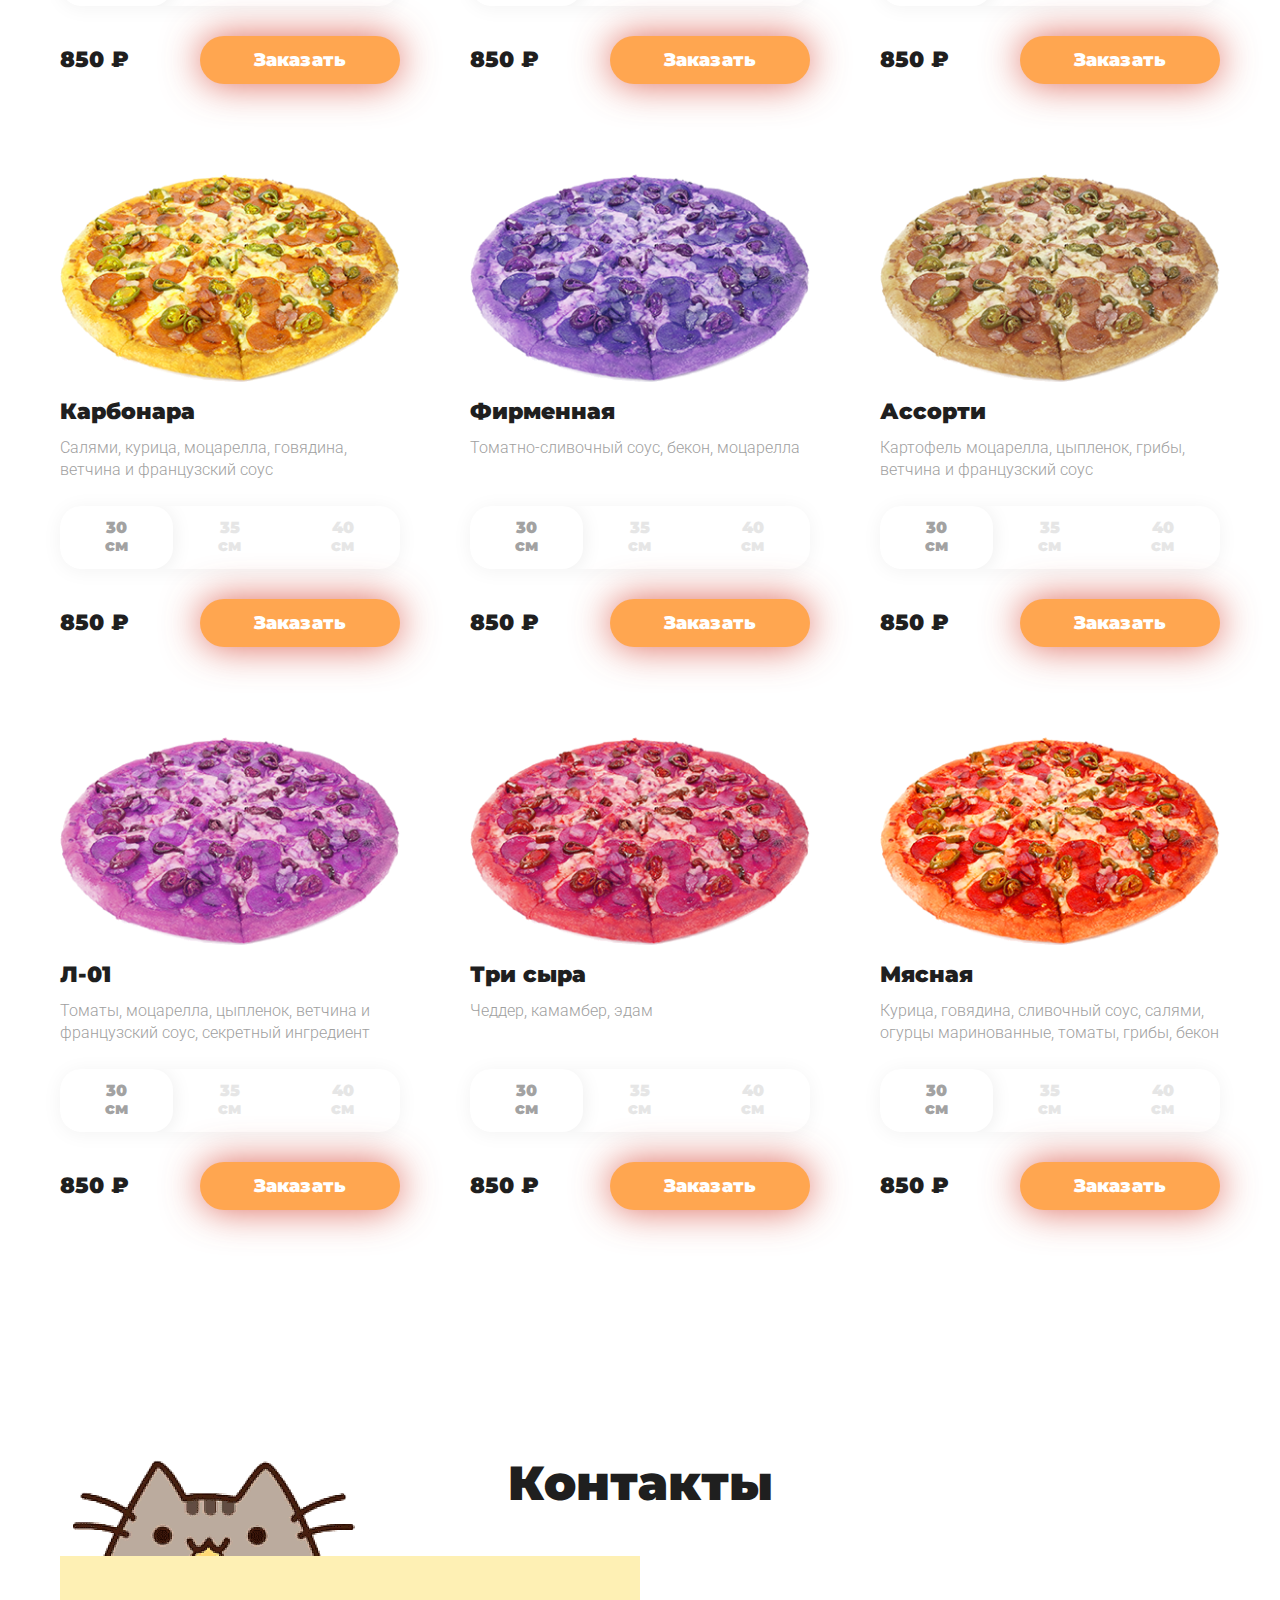
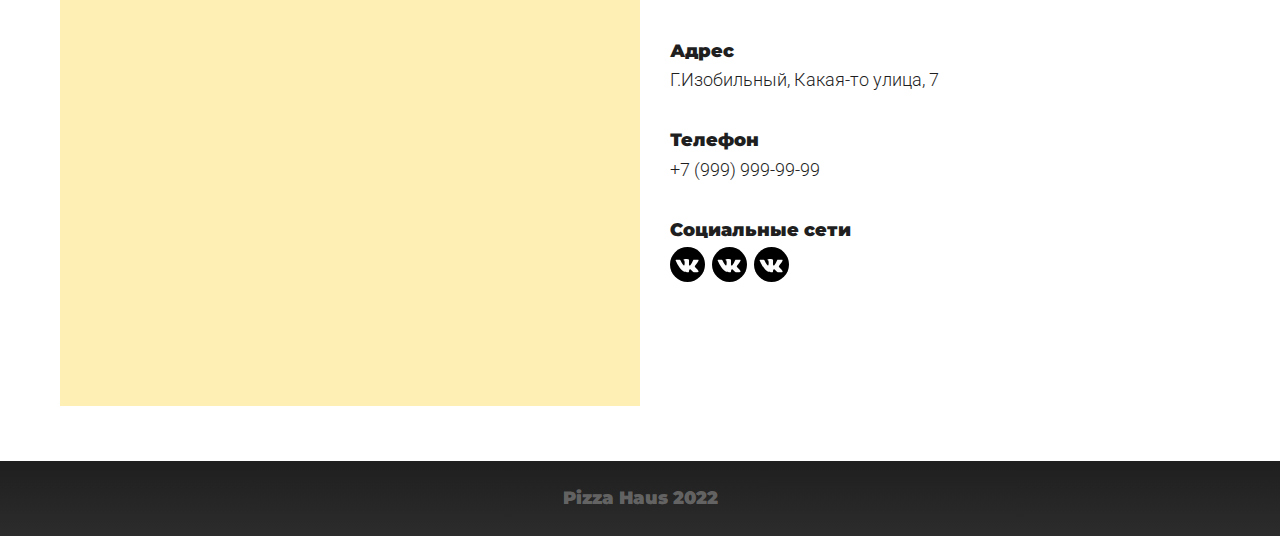
==== commit b11d34ab: "fix" ====
--- a/home.html
+++ b/home.html
@@ -57,6 +57,15 @@
       font-style: italic;
       font-size: 32px;
       font-weight: bold;
+    }
+	.slider__item::before {
+		content: "";
+	position: absolute;
+	top: 0;
+	left: 0;
+	background: rgb(0, 0, 0, 0.5);
+	width: 100%;
+	height: 100%;
     }
 
     .slider__item:nth-child(1) {
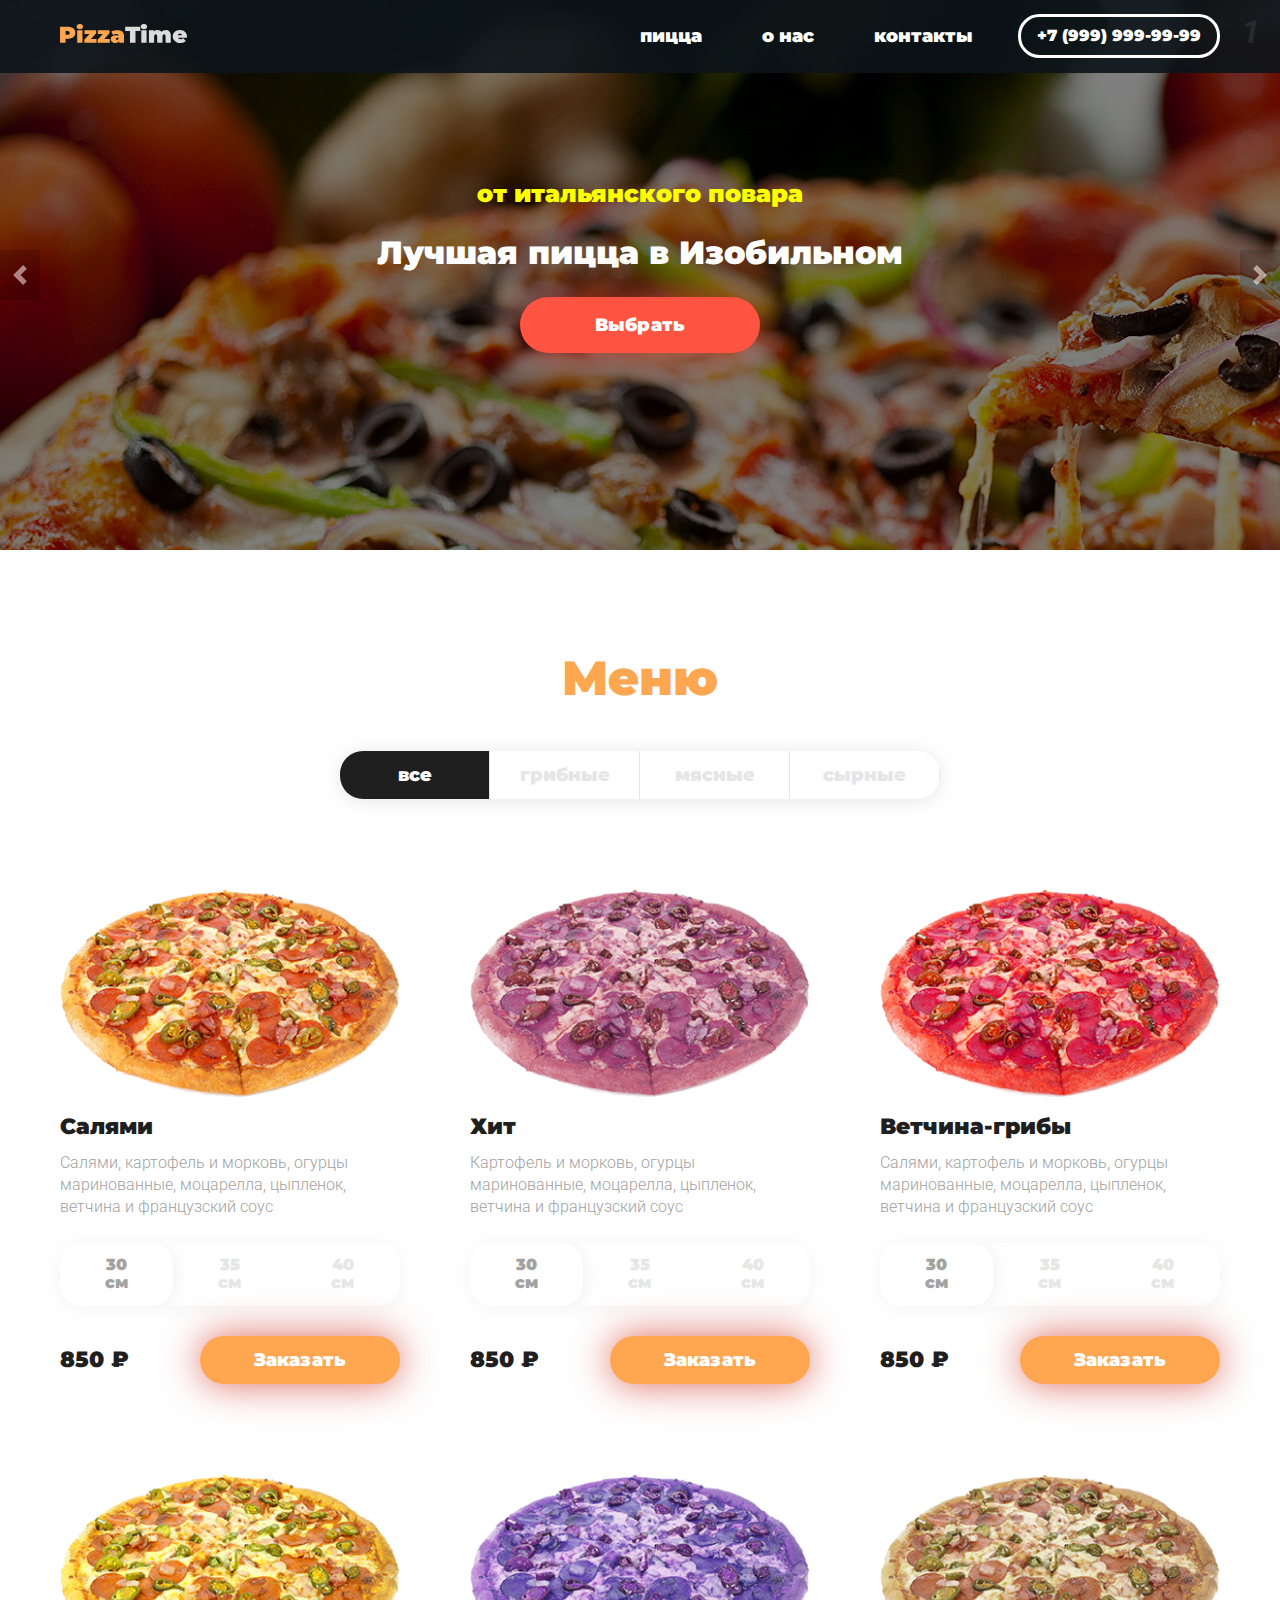
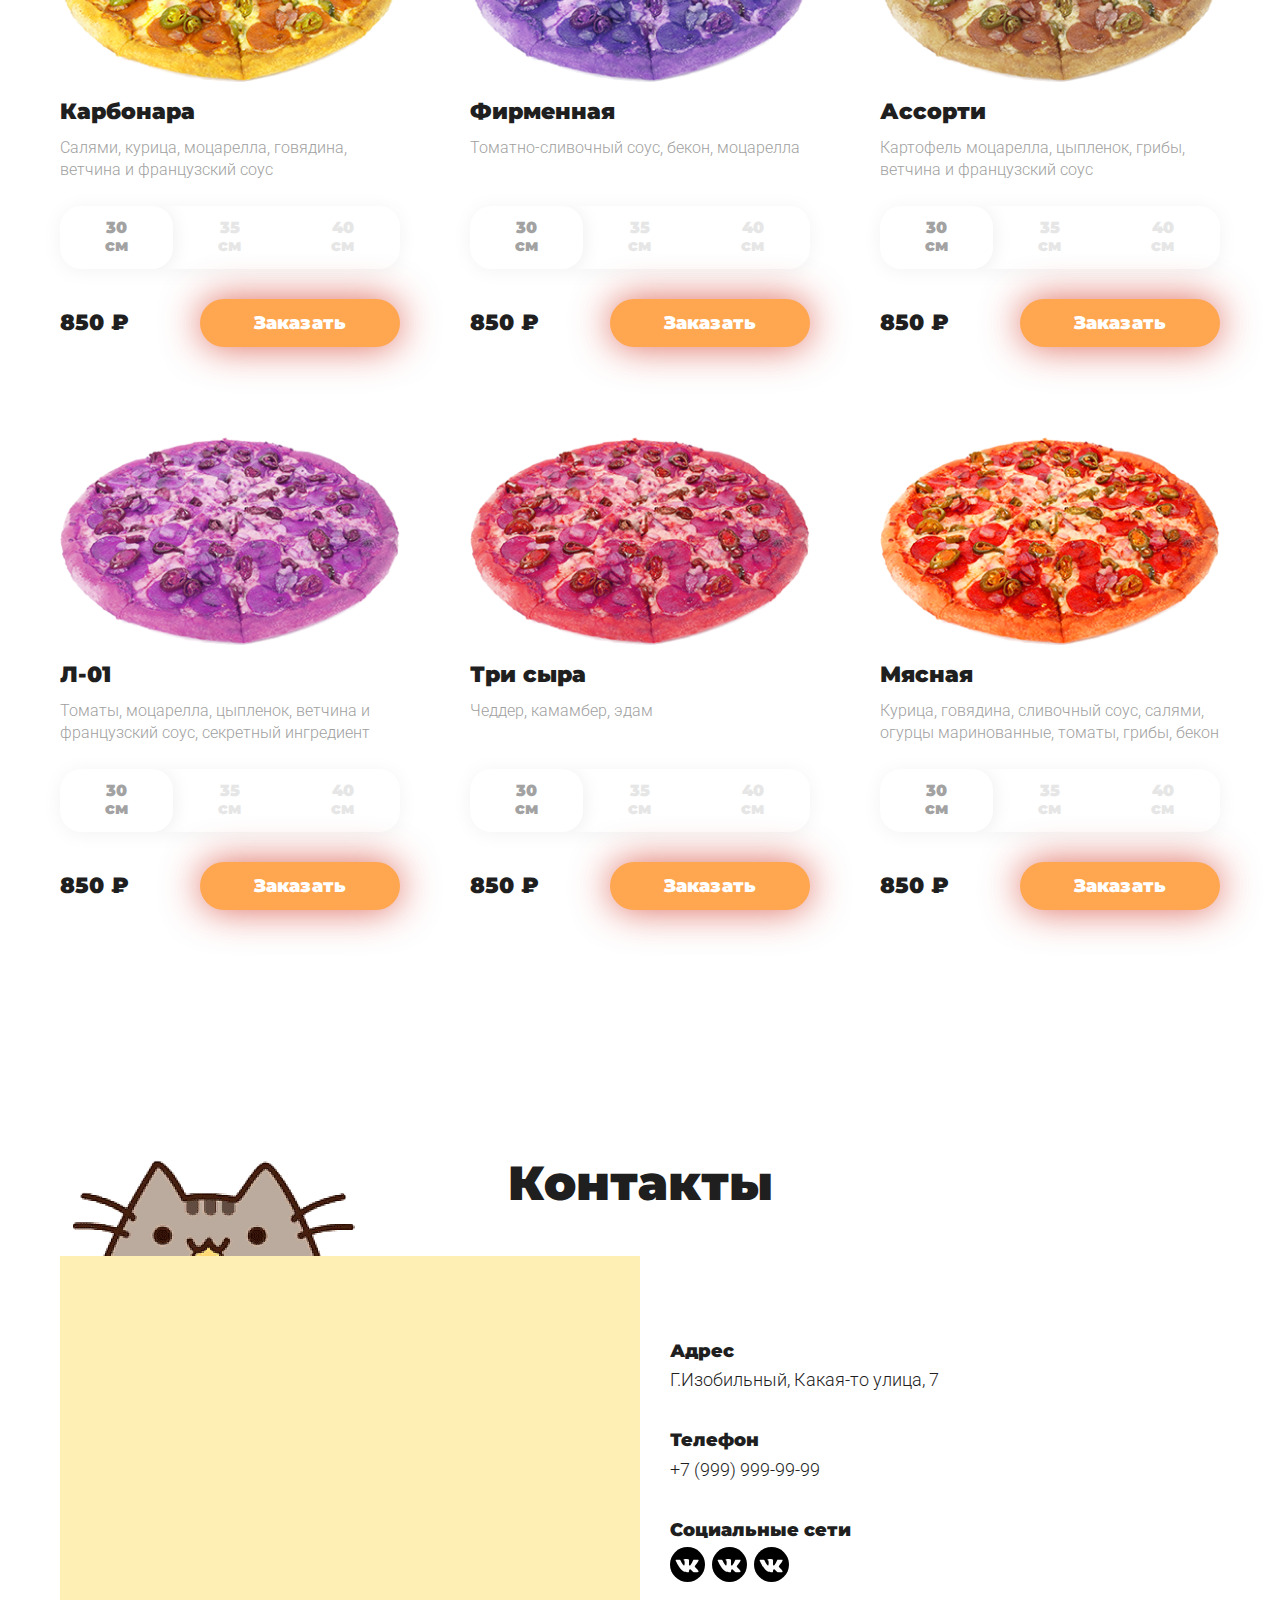
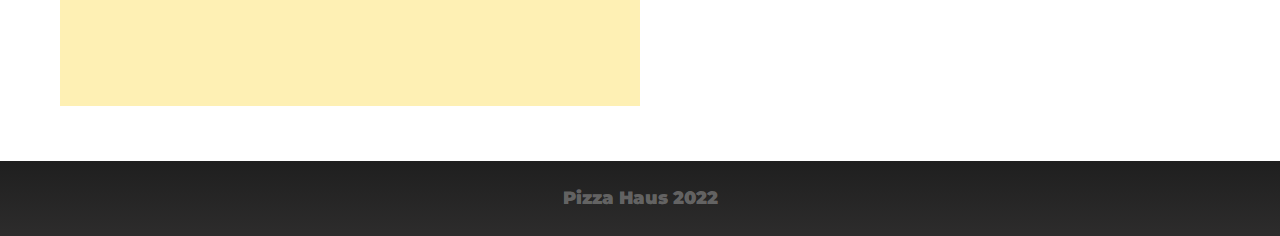
==== commit b1132bee: "map" ====
--- a/home.html
+++ b/home.html
@@ -43,7 +43,7 @@
     }
 
     .slider__item {
-      height: 850px;
+      height: 550px;
       position: relative;
       counter-increment: slide;
     }
@@ -517,7 +517,9 @@
 			</header>
 			<div class="contacts">
 				<div class="contacts__start">
-					<div class="contacts__map"></div>
+					<div class="contacts__map">
+						<script class="contacts__map" type="text/javascript" charset="utf-8" async src="https://api-maps.yandex.ru/services/constructor/1.0/js/?um=constructor%3A0bf5a7dfcd79f441375753f47eb52efec96c4687cebb624202b09ec33aabaf5b&amp;&amp;lang=ru_RU&amp;scroll=true"></script>
+					</div>
 				</div>
 				<div class="contacts__end">
 					<div class="contacts__item">
--- a/css/components.css
+++ b/css/components.css
@@ -390,6 +390,7 @@
 .contacts__map {
 	height: 450px;
 	background: #fef0b4;
+	
 }
 .contacts__item {
 	margin-bottom: 35px;
